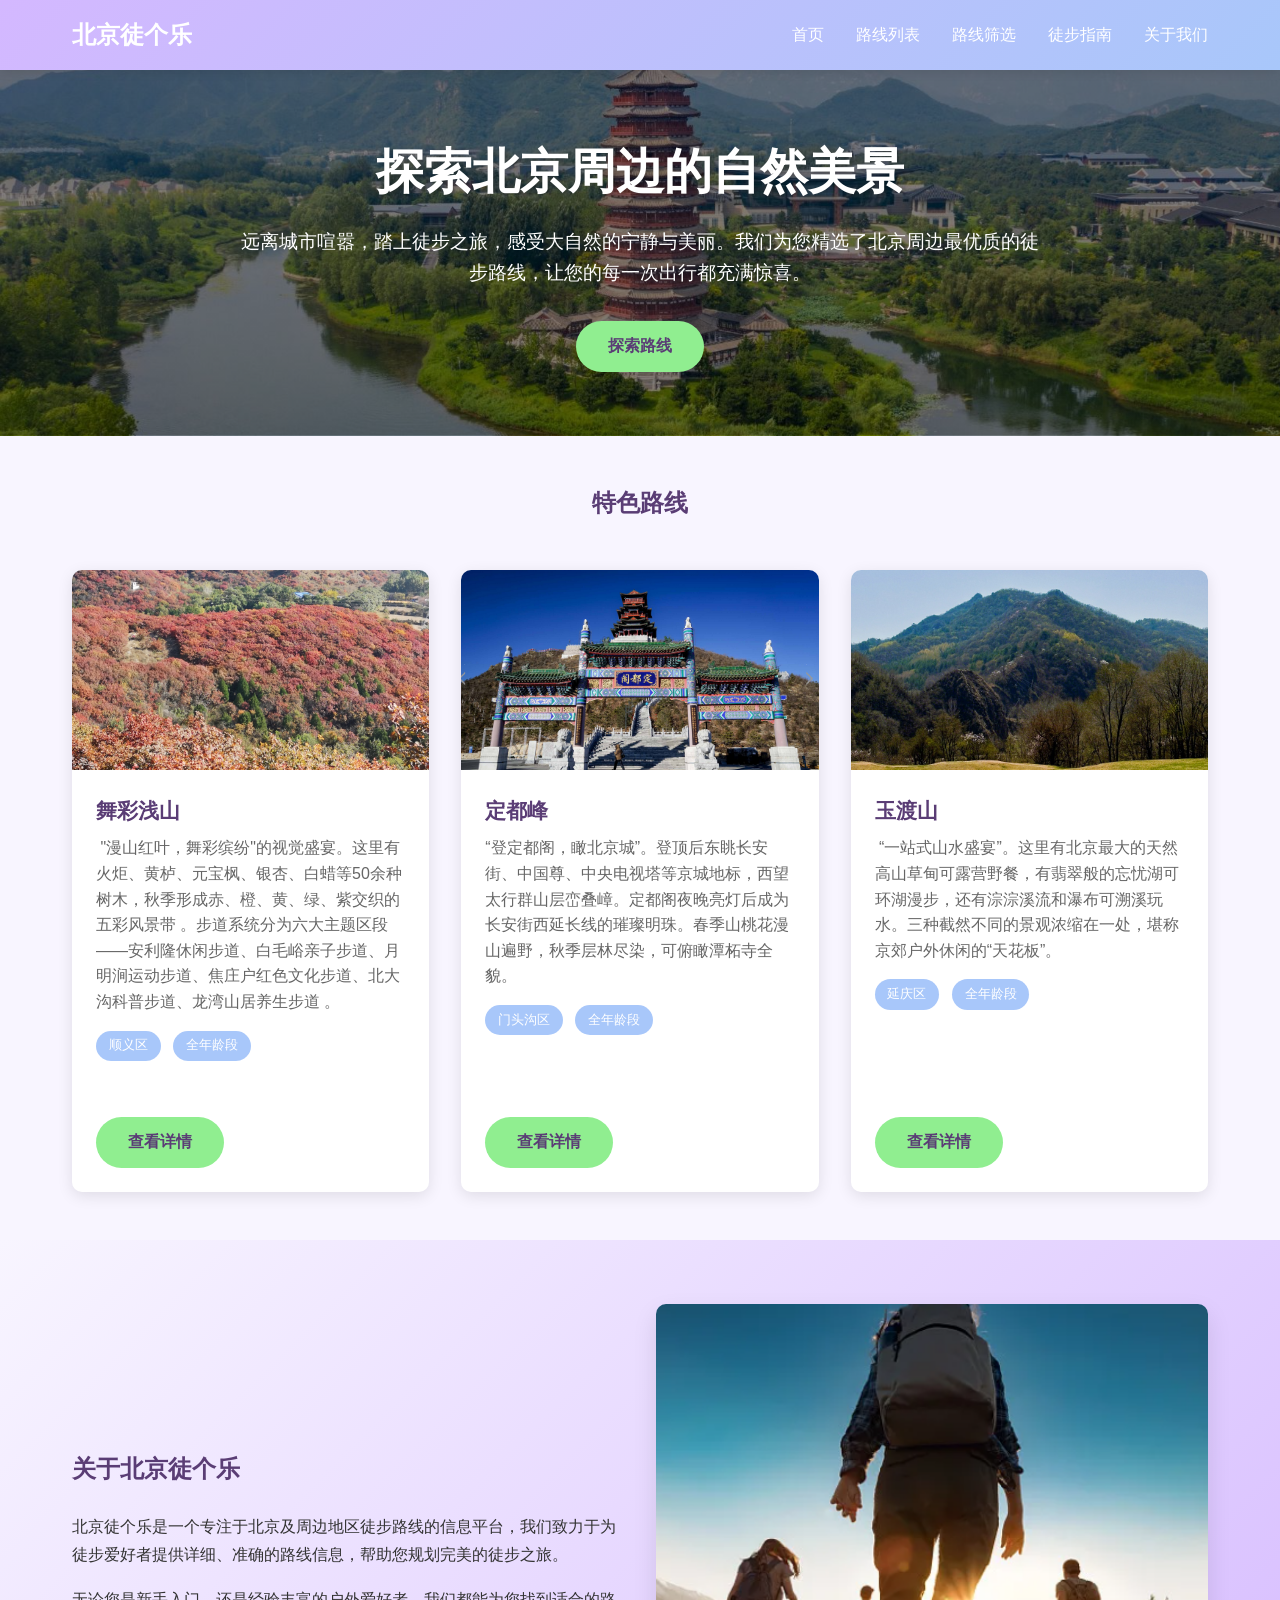
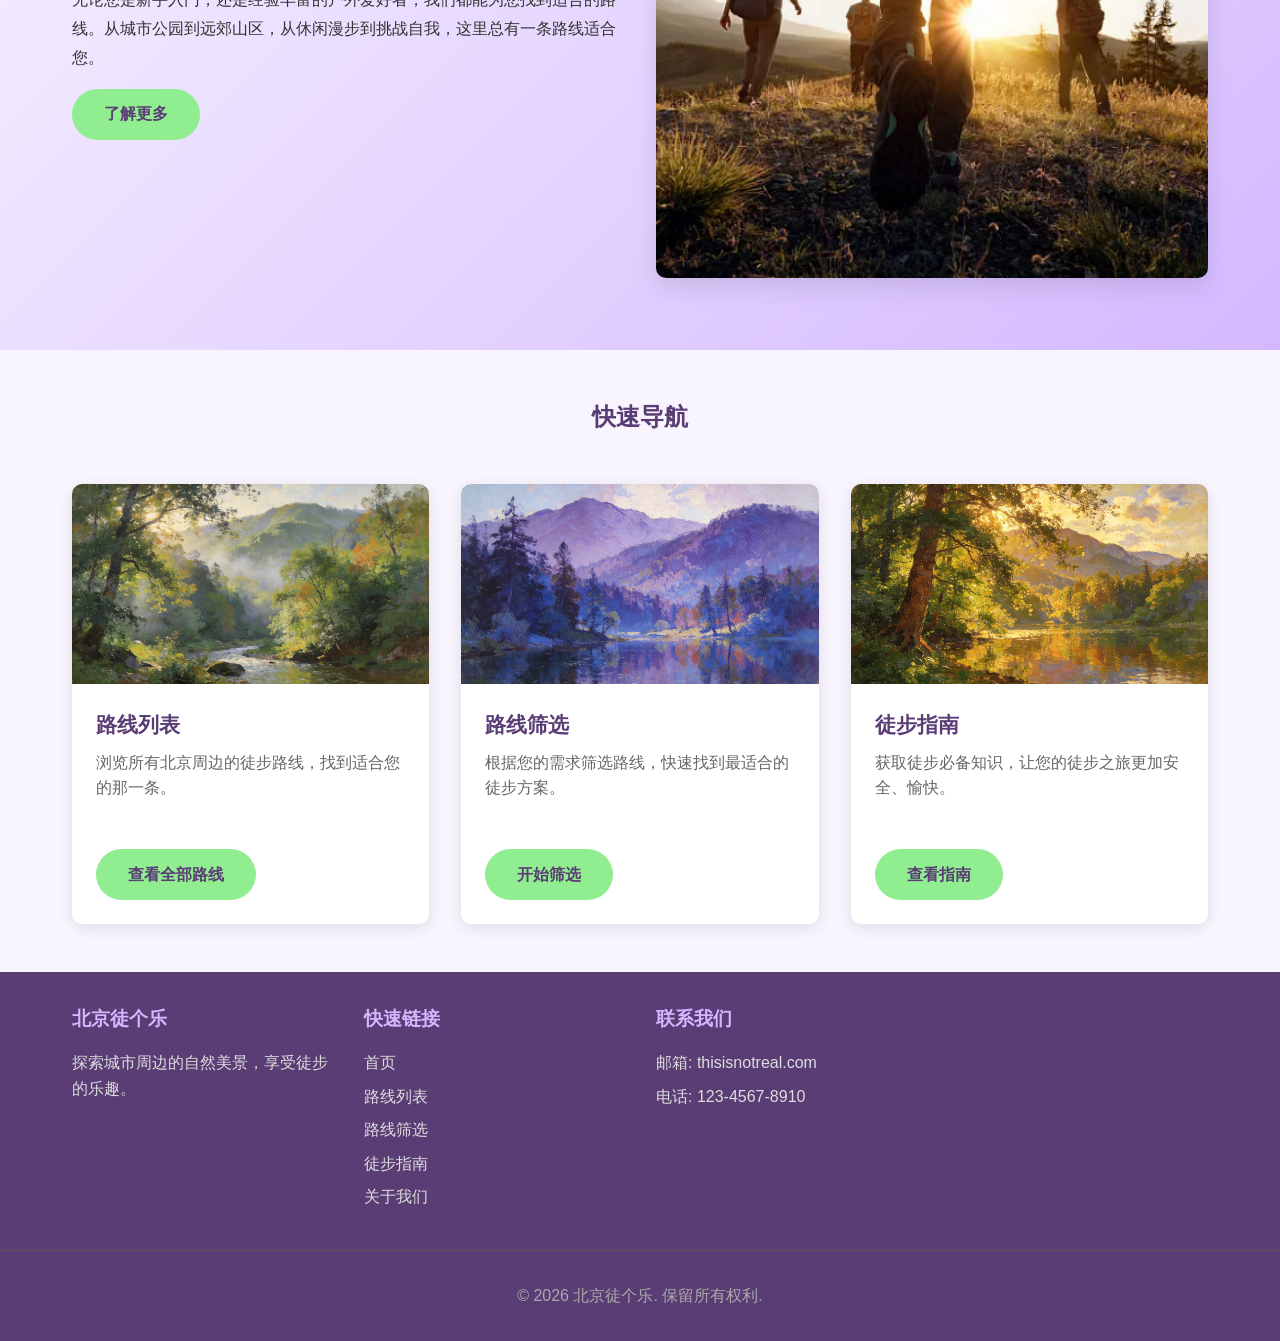
==== index.html @ 33d61e25 "首次上传网站文件" ====
<!DOCTYPE html>
<html lang="zh-CN">
<head>
    <meta charset="UTF-8">
    <meta name="viewport" content="width=device-width, initial-scale=1.0">
    <title>北京徒个乐 - 探索城市周边的自然美景</title>
    <link rel="stylesheet" href="css/main.css">
    <link rel="icon" href="https://trae-api-cn.mchost.guru/api/ide/v1/text_to_image?prompt=hiking%20icon%20purple%20color&image_size=square">
</head>
<body>
    <!-- 导航栏 -->
    <header>
        <nav>
            <a href="index.html" class="logo">北京徒个乐</a>
            <ul class="nav-links">
                <li><a href="index.html">首页</a></li>
                <li><a href="routes.html">路线列表</a></li>
                <li><a href="filter.html">路线筛选</a></li>
                <li><a href="guide.html">徒步指南</a></li>
                <li><a href="about.html">关于我们</a></li>
            </ul>
        </nav>
    </header>

    <!-- 英雄区域 -->
    <section class="hero" style="background: linear-gradient(rgba(0,0,0,0.5), rgba(0,0,0,0.5)), url('pic.png'); background-size: cover; background-position: center;">
        <h1>探索北京周边的自然美景</h1>
        <p>远离城市喧嚣，踏上徒步之旅，感受大自然的宁静与美丽。我们为您精选了北京周边最优质的徒步路线，让您的每一次出行都充满惊喜。</p>
        <a href="routes.html" class="btn">探索路线</a>
    </section>

    <!-- 特色路线 -->
    <section class="container">
        <h2 style="text-align: center; margin: 3rem 0; color: var(--dark-color);">特色路线</h2>
        <div class="grid" id="featured-routes">
            <!-- 路线卡片将通过JavaScript动态生成 -->
            <div class="loading">
                <div class="loading-spinner"></div>
            </div>
        </div>
    </section>

    <!-- 网站介绍 -->
    <section style="background: linear-gradient(135deg, var(--light-color), var(--primary-color)); padding: 4rem 0; margin: 3rem 0;">
        <div class="container">
            <div style="display: flex; flex-wrap: wrap; align-items: center; gap: 2rem;">
                <div style="flex: 1; min-width: 300px;">
                    <h2 style="color: var(--dark-color); margin-bottom: 1.5rem;">关于北京徒个乐</h2>
                    <p style="margin-bottom: 1rem; line-height: 1.8;">北京徒个乐是一个专注于北京及周边地区徒步路线的信息平台，我们致力于为徒步爱好者提供详细、准确的路线信息，帮助您规划完美的徒步之旅。</p>
                    <p style="margin-bottom: 1rem; line-height: 1.8;">无论您是新手入门，还是经验丰富的户外爱好者，我们都能为您找到适合的路线。从城市公园到远郊山区，从休闲漫步到挑战自我，这里总有一条路线适合您。</p>
                    <a href="about.html" class="btn">了解更多</a>
                </div>
                <div style="flex: 1; min-width: 300px;">
                    <img src="pic2.png" alt="北京徒步" style="width: 100%; border-radius: 10px; box-shadow: 0 10px 25px rgba(0,0,0,0.1);">
                </div>
            </div>
        </div>
    </section>

    <!-- 快速链接 -->
    <section class="container">
        <h2 style="text-align: center; margin: 3rem 0; color: var(--dark-color);">快速导航</h2>
        <div class="grid">
            <div class="card fade-in">
                <div class="card-img" style="background-image: url('pic3.jpg');"></div>
                <div class="card-content">
                    <h3 class="card-title">路线列表</h3>
                    <p class="card-text">浏览所有北京周边的徒步路线，找到适合您的那一条。</p>
                    <a href="routes.html" class="btn">查看全部路线</a>
                </div>
            </div>
            <div class="card fade-in">
                <div class="card-img" style="background-image: url('pic4.jpg');"></div>
                <div class="card-content">
                    <h3 class="card-title">路线筛选</h3>
                    <p class="card-text">根据您的需求筛选路线，快速找到最适合的徒步方案。</p>
                    <a href="filter.html" class="btn">开始筛选</a>
                </div>
            </div>
            <div class="card fade-in">
                <div class="card-img" style="background-image: url('pic5.jpg');"></div>
                <div class="card-content">
                    <h3 class="card-title">徒步指南</h3>
                    <p class="card-text">获取徒步必备知识，让您的徒步之旅更加安全、愉快。</p>
                    <a href="guide.html" class="btn">查看指南</a>
                </div>
            </div>
        </div>
    </section>

    <!-- 页脚 -->
    <footer>
        <div class="footer-content">
            <div class="footer-section">
                <h3>北京徒个乐</h3>
                <p>探索城市周边的自然美景，享受徒步的乐趣。</p>
            </div>
            <div class="footer-section">
                <h3>快速链接</h3>
                <a href="index.html">首页</a>
                <a href="routes.html">路线列表</a>
                <a href="filter.html">路线筛选</a>
                <a href="guide.html">徒步指南</a>
                <a href="about.html">关于我们</a>
            </div>
            <div class="footer-section">
                <h3>联系我们</h3>
                <p>邮箱: thisisnotreal.com</p>
                <p>电话: 123-4567-8910</p>
            </div>
        </div>
        <div class="footer-bottom">
            <p>&copy; 2026 北京徒个乐. 保留所有权利.</p>
        </div>
    </footer>

    <!-- 滚动到顶部按钮 -->
    <button id="scroll-to-top" style="position: fixed; bottom: 2rem; right: 2rem; background: var(--primary-color); color: white; border: none; border-radius: 50%; width: 50px; height: 50px; display: none; cursor: pointer; box-shadow: 0 4px 10px rgba(0,0,0,0.2); transition: all 0.3s ease;" onclick="scrollToTop()">↑</button>

    <!-- JavaScript -->
    <script src="js/main.js"></script>
</body>
</html>
---- css/main.css ----
/* 全局样式 */
* {
    margin: 0;
    padding: 0;
    box-sizing: border-box;
}

body {
    font-family: 'Segoe UI', Tahoma, Geneva, Verdana, sans-serif;
    line-height: 1.6;
    color: #333;
    background-color: #f8f5ff;
}

/* 主题颜色 */
:root {
    --primary-color: #d4b8ff;
    --secondary-color: #a8c7fa;
    --accent-color: #90ee90;
    --text-color: #333;
    --light-color: #f8f5ff;
    --dark-color: #5a3d75;
}

/* 导航栏 */
header {
    background: linear-gradient(135deg, var(--primary-color), var(--secondary-color));
    padding: 1rem 0;
    position: sticky;
    top: 0;
    z-index: 1000;
    box-shadow: 0 2px 10px rgba(0,0,0,0.1);
}

nav {
    max-width: 1200px;
    margin: 0 auto;
    padding: 0 2rem;
    display: flex;
    justify-content: space-between;
    align-items: center;
}

.logo {
    font-size: 1.5rem;
    font-weight: bold;
    color: white;
    text-decoration: none;
}

.nav-links {
    display: flex;
    list-style: none;
}

.nav-links li {
    margin-left: 2rem;
}

.nav-links a {
    color: white;
    text-decoration: none;
    transition: all 0.3s ease;
    font-weight: 500;
}

.nav-links a:hover {
    color: var(--accent-color);
}

/* 英雄区域 */
.hero {
    background: linear-gradient(135deg, var(--primary-color), var(--secondary-color));
    color: white;
    padding: 4rem 0;
    text-align: center;
}

.hero h1 {
    font-size: 3rem;
    margin-bottom: 1rem;
    text-shadow: 2px 2px 4px rgba(0,0,0,0.2);
}

.hero p {
    font-size: 1.2rem;
    max-width: 800px;
    margin: 0 auto 2rem;
}

/* 按钮样式 */
.btn {
    display: inline-block;
    background: var(--accent-color);
    color: var(--dark-color);
    padding: 0.8rem 2rem;
    border-radius: 50px;
    text-decoration: none;
    font-weight: bold;
    transition: all 0.3s ease;
    border: none;
    cursor: pointer;
}

.btn:hover {
    background: #7dd87d;
    transform: translateY(-2px);
    box-shadow: 0 4px 15px rgba(0,0,0,0.2);
}

/* 容器 */
.container {
    max-width: 1200px;
    margin: 0 auto;
    padding: 0 2rem;
}

/* 网格布局 */
.grid {
    display: grid;
    grid-template-columns: repeat(auto-fill, minmax(300px, 1fr));
    gap: 2rem;
    margin: 2rem 0;
}

/* 卡片样式 */
.card {
    background: white;
    border-radius: 10px;
    overflow: hidden;
    box-shadow: 0 4px 15px rgba(0,0,0,0.1);
    transition: all 0.3s ease;
    margin-bottom: 2rem;
    display: flex;
    flex-direction: column;
    height: 100%;
}

.card-content {
    flex: 1;
    display: flex;
    flex-direction: column;
}

.card-content .btn {
    margin-top: auto;
    align-self: flex-start;
}

.card:hover {
    transform: translateY(-5px);
    box-shadow: 0 10px 25px rgba(0,0,0,0.15);
}

.card-img {
    height: 200px;
    background-size: cover;
    background-position: center;
}

.card-content {
    padding: 1.5rem;
}

.card-title {
    font-size: 1.3rem;
    margin-bottom: 0.5rem;
    color: var(--dark-color);
}

.card-text {
    color: #666;
    margin-bottom: 1rem;
}

/* 路线列表 */
.route-list {
    list-style: none;
}

.route-item {
    background: white;
    border-radius: 10px;
    padding: 1.5rem;
    margin-bottom: 1rem;
    box-shadow: 0 2px 10px rgba(0,0,0,0.1);
    transition: all 0.3s ease;
}

.route-item:hover {
    transform: translateX(5px);
    box-shadow: 0 4px 15px rgba(0,0,0,0.15);
}

.route-item h3 {
    color: var(--dark-color);
    margin-bottom: 0.5rem;
}

.route-item p {
    color: #666;
    margin-bottom: 0.5rem;
}

.route-item .meta {
    display: flex;
    flex-wrap: wrap;
    gap: 1rem;
    margin-top: 1rem;
}

.route-item .meta span {
    background: var(--light-color);
    padding: 0.3rem 0.8rem;
    border-radius: 20px;
    font-size: 0.9rem;
    color: var(--dark-color);
}

/* 路线详情 */
.route-detail {
    background: white;
    border-radius: 10px;
    padding: 2rem;
    box-shadow: 0 4px 15px rgba(0,0,0,0.1);
}

.route-detail h2 {
    color: var(--dark-color);
    margin-bottom: 1.5rem;
    font-size: 2rem;
}

.route-detail-meta {
    display: grid;
    grid-template-columns: repeat(auto-fill, minmax(200px, 1fr));
    gap: 1rem;
    margin-bottom: 2rem;
}

.route-detail-meta div {
    background: var(--light-color);
    padding: 1rem;
    border-radius: 5px;
}

.route-detail-section {
    margin-bottom: 2rem;
}

.route-detail-section h3 {
    color: var(--dark-color);
    margin-bottom: 1rem;
    font-size: 1.3rem;
}

.route-detail-section p {
    color: #666;
    line-height: 1.8;
}

/* 筛选表单 */
.filter-form {
    background: white;
    padding: 2rem;
    border-radius: 10px;
    box-shadow: 0 2px 10px rgba(0,0,0,0.1);
    margin-bottom: 2rem;
    display: grid;
    grid-template-columns: repeat(auto-fill, minmax(250px, 1fr));
    gap: 1.5rem;
}

.filter-form .form-group {
    margin-bottom: 1rem;
}

.filter-form label {
    display: block;
    margin-bottom: 0.5rem;
    color: var(--dark-color);
    font-weight: 500;
}

.filter-form select,
.filter-form input {
    width: 100%;
    padding: 0.8rem;
    border: 1px solid #ddd;
    border-radius: 5px;
    font-size: 1rem;
}

.filter-form select:focus,
.filter-form input:focus {
    outline: none;
    border-color: var(--primary-color);
    box-shadow: 0 0 0 3px rgba(212, 184, 255, 0.2);
}

/* 指南页面 */
.guide-container {
    background: white;
    border-radius: 10px;
    overflow: hidden;
    box-shadow: 0 4px 15px rgba(0,0,0,0.1);
    padding: 2rem;
}

.guide-section {
    margin-bottom: 3rem;
}

.guide-section h2 {
    font-size: 1.8rem;
    margin-bottom: 1.5rem;
    color: var(--dark-color);
    border-bottom: 2px solid var(--primary-color);
    padding-bottom: 0.5rem;
}

.guide-section h3 {
    font-size: 1.3rem;
    margin-bottom: 1rem;
    color: var(--dark-color);
}

.guide-section p {
    color: #666;
    margin-bottom: 1rem;
}

.guide-list {
    list-style: none;
    margin-bottom: 1.5rem;
}

.guide-list li {
    margin-bottom: 0.8rem;
    padding-left: 2rem;
    position: relative;
}

.guide-list li:before {
    content: '✓';
    position: absolute;
    left: 0;
    color: var(--accent-color);
    font-weight: bold;
}

/* 关于页面 */
.about-container {
    background: white;
    border-radius: 10px;
    overflow: hidden;
    box-shadow: 0 4px 15px rgba(0,0,0,0.1);
    padding: 2rem;
}

.about-section {
    margin-bottom: 2rem;
}

.about-section h2 {
    font-size: 1.8rem;
    margin-bottom: 1.5rem;
    color: var(--dark-color);
    border-bottom: 2px solid var(--primary-color);
    padding-bottom: 0.5rem;
}

.about-section p {
    color: #666;
    margin-bottom: 1rem;
}

/* 页脚 */
footer {
    background: var(--dark-color);
    color: white;
    padding: 2rem 0;
    margin-top: 3rem;
}

.footer-content {
    max-width: 1200px;
    margin: 0 auto;
    padding: 0 2rem;
    display: grid;
    grid-template-columns: repeat(auto-fill, minmax(250px, 1fr));
    gap: 2rem;
}

.footer-section h3 {
    margin-bottom: 1rem;
    color: var(--primary-color);
}

.footer-section p,
.footer-section a {
    color: #ddd;
    text-decoration: none;
    margin-bottom: 0.5rem;
    display: block;
}

.footer-section a:hover {
    color: var(--accent-color);
}

.footer-bottom {
    text-align: center;
    padding-top: 2rem;
    margin-top: 2rem;
    border-top: 1px solid #555;
    color: #aaa;
}

/* 响应式设计 */
@media (max-width: 768px) {
    nav {
        flex-direction: column;
        padding: 1rem;
    }
    
    .nav-links {
        margin-top: 1rem;
        flex-wrap: wrap;
        justify-content: center;
    }
    
    .nav-links li {
        margin: 0.5rem;
    }
    
    .hero h1 {
        font-size: 2rem;
    }
    
    .hero p {
        font-size: 1rem;
    }
    
    .container {
        padding: 0 1rem;
    }
    
    .grid {
        grid-template-columns: 1fr;
    }
    
    .filter-form {
        grid-template-columns: 1fr;
    }
    
    .footer-content {
        grid-template-columns: 1fr;
        text-align: center;
    }
}

/* 动画效果 */
@keyframes fadeIn {
    from {
        opacity: 0;
        transform: translateY(20px);
    }
    to {
        opacity: 1;
        transform: translateY(0);
    }
}

.fade-in {
    animation: fadeIn 0.6s ease forwards;
}

/* 加载动画 */
.loading {
    display: flex;
    justify-content: center;
    align-items: center;
    height: 200px;
}

.loading-spinner {
    width: 40px;
    height: 40px;
    border: 4px solid var(--primary-color);
    border-top: 4px solid var(--dark-color);
    border-radius: 50%;
    animation: spin 1s linear infinite;
}

@keyframes spin {
    0% { transform: rotate(0deg); }
    100% { transform: rotate(360deg); }
}

/* 标签样式 */
.tag {
    display: inline-block;
    background: var(--secondary-color);
    color: white;
    padding: 0.3rem 0.8rem;
    border-radius: 20px;
    font-size: 0.8rem;
    margin-right: 0.5rem;
    margin-bottom: 0.5rem;
}

/* 搜索框 */
.search-container {
    margin-bottom: 2rem;
}

.search-input {
    width: 100%;
    padding: 1rem;
    border: 1px solid #ddd;
    border-radius: 50px;
    font-size: 1rem;
    box-shadow: 0 2px 10px rgba(0,0,0,0.1);
}

.search-input:focus {
    outline: none;
    border-color: var(--primary-color);
    box-shadow: 0 0 0 3px rgba(212, 184, 255, 0.2);
}

/* 分页 */
.pagination {
    display: flex;
    justify-content: center;
    margin-top: 2rem;
}

.pagination a {
    color: var(--dark-color);
    padding: 0.8rem 1.2rem;
    margin: 0 0.5rem;
    border: 1px solid #ddd;
    border-radius: 5px;
    text-decoration: none;
    transition: all 0.3s ease;
}

.pagination a:hover {
    background: var(--primary-color);
    color: white;
    border-color: var(--primary-color);
}

.pagination .active {
    background: var(--primary-color);
    color: white;
    border-color: var(--primary-color);
}

/* 表格样式 */
table {
    width: 100%;
    border-collapse: collapse;
    margin-bottom: 2rem;
}

table th,
table td {
    padding: 1rem;
    text-align: left;
    border-bottom: 1px solid #eee;
}

table th {
    background: var(--primary-color);
    color: white;
    font-weight: 500;
}

table tr:hover {
    background: #f5f5f5;
}

/* 警报样式 */
.alert {
    padding: 1rem;
    border-radius: 5px;
    margin-bottom: 1rem;
}

.alert-success {
    background: var(--accent-color);
    color: #2d5016;
}

.alert-info {
    background: var(--secondary-color);
    color: #1a365d;
}

.alert-warning {
    background: #f6e05e;
    color: #744210;
}

.alert-danger {
    background: #fc8181;
    color: #742a2a;
}

/* 鼠标拖尾特效 */
.cursor-particle {
    position: fixed;
    width: 6px;
    height: 6px;
    border-radius: 50%;
    pointer-events: none;
    z-index: 9999;
    animation: fadeOut 1s ease-out forwards;
}

@keyframes fadeOut {
    0% {
        opacity: 1;
        transform: scale(1);
    }
    100% {
        opacity: 0;
        transform: scale(0.3);
    }
}

/* 不同颜色的光点 */
.cursor-particle.purple {
    background: radial-gradient(circle, #d4b8ff 0%, #9b7fd4 100%);
    box-shadow: 0 0 6px #d4b8ff, 0 0 12px #9b7fd4;
}

.cursor-particle.blue {
    background: radial-gradient(circle, #a8c7fa 0%, #6a9fd4 100%);
    box-shadow: 0 0 6px #a8c7fa, 0 0 12px #6a9fd4;
}

.cursor-particle.cyan {
    background: radial-gradient(circle, #7dd3fc 0%, #38bdf8 100%);
    box-shadow: 0 0 6px #7dd3fc, 0 0 12px #38bdf8;
}

.cursor-particle.lavender {
    background: radial-gradient(circle, #c4b5fd 0%, #8b5cf6 100%);
    box-shadow: 0 0 6px #c4b5fd, 0 0 12px #8b5cf6;
}

.cursor-particle.indigo {
    background: radial-gradient(circle, #818cf8 0%, #6366f1 100%);
    box-shadow: 0 0 6px #818cf8, 0 0 12px #6366f1;
}
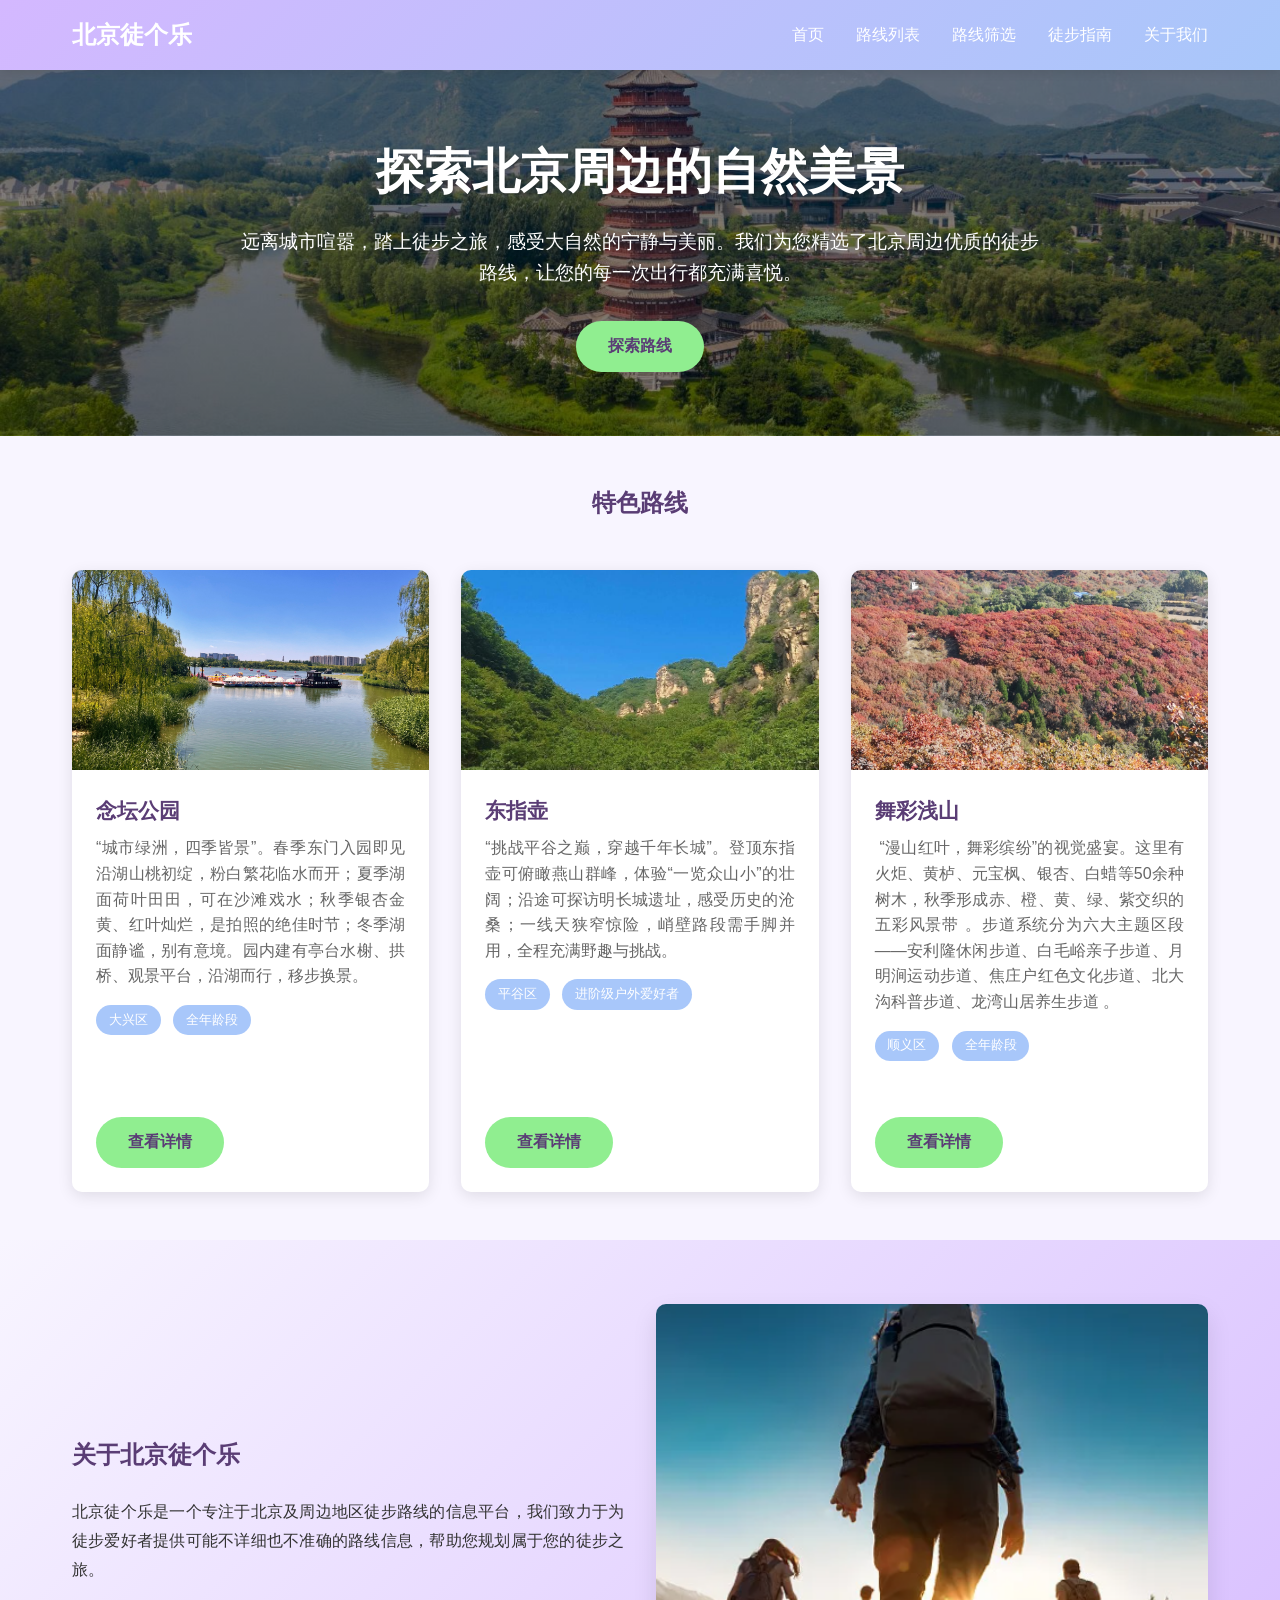
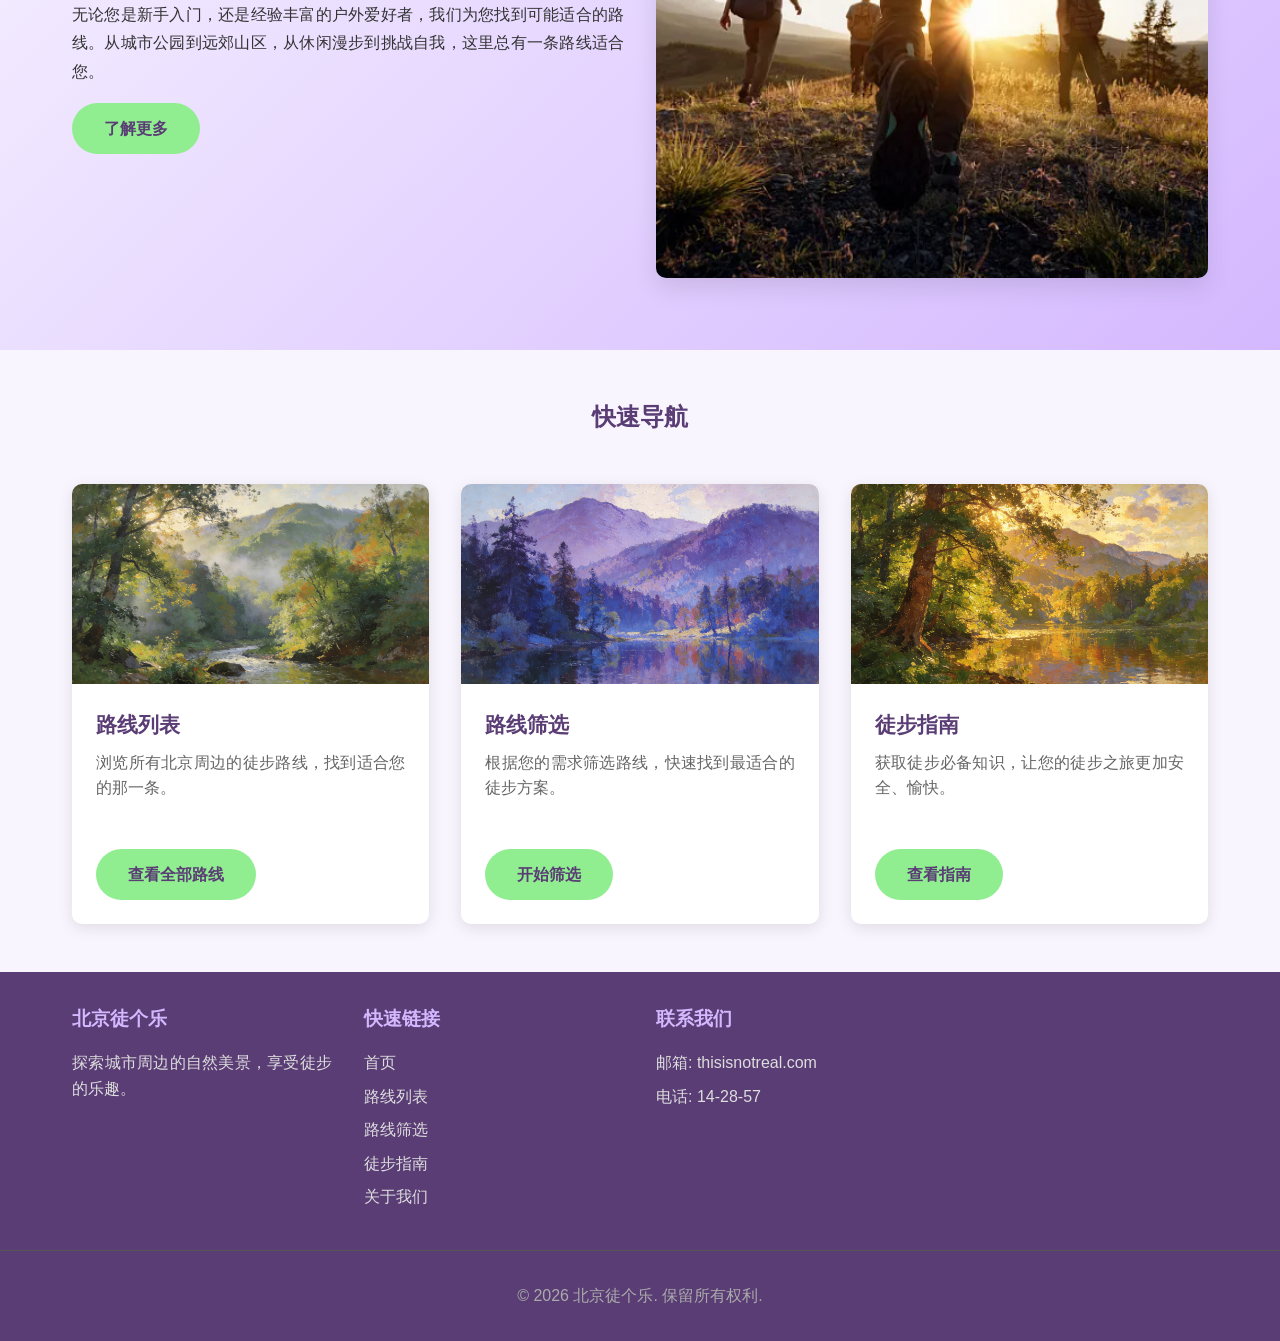
==== commit 8ea742a0: "更新了第一次修改-部分内容调整及两端对齐" ====
--- a/index.html
+++ b/index.html
@@ -25,7 +25,7 @@
     <!-- 英雄区域 -->
     <section class="hero" style="background: linear-gradient(rgba(0,0,0,0.5), rgba(0,0,0,0.5)), url('pic.png'); background-size: cover; background-position: center;">
         <h1>探索北京周边的自然美景</h1>
-        <p>远离城市喧嚣，踏上徒步之旅，感受大自然的宁静与美丽。我们为您精选了北京周边最优质的徒步路线，让您的每一次出行都充满惊喜。</p>
+        <p>远离城市喧嚣，踏上徒步之旅，感受大自然的宁静与美丽。我们为您精选了北京周边优质的徒步路线，让您的每一次出行都充满喜悦。</p>
         <a href="routes.html" class="btn">探索路线</a>
     </section>
 
@@ -46,8 +46,8 @@
             <div style="display: flex; flex-wrap: wrap; align-items: center; gap: 2rem;">
                 <div style="flex: 1; min-width: 300px;">
                     <h2 style="color: var(--dark-color); margin-bottom: 1.5rem;">关于北京徒个乐</h2>
-                    <p style="margin-bottom: 1rem; line-height: 1.8;">北京徒个乐是一个专注于北京及周边地区徒步路线的信息平台，我们致力于为徒步爱好者提供详细、准确的路线信息，帮助您规划完美的徒步之旅。</p>
-                    <p style="margin-bottom: 1rem; line-height: 1.8;">无论您是新手入门，还是经验丰富的户外爱好者，我们都能为您找到适合的路线。从城市公园到远郊山区，从休闲漫步到挑战自我，这里总有一条路线适合您。</p>
+                    <p style="margin-bottom: 1rem; line-height: 1.8;">北京徒个乐是一个专注于北京及周边地区徒步路线的信息平台，我们致力于为徒步爱好者提供可能不详细也不准确的路线信息，帮助您规划属于您的徒步之旅。</p>
+                    <p style="margin-bottom: 1rem; line-height: 1.8;">无论您是新手入门，还是经验丰富的户外爱好者，我们为您找到可能适合的路线。从城市公园到远郊山区，从休闲漫步到挑战自我，这里总有一条路线适合您。</p>
                     <a href="about.html" class="btn">了解更多</a>
                 </div>
                 <div style="flex: 1; min-width: 300px;">
@@ -106,7 +106,7 @@
             <div class="footer-section">
                 <h3>联系我们</h3>
                 <p>邮箱: thisisnotreal.com</p>
-                <p>电话: 123-4567-8910</p>
+                <p>电话: 14-28-57</p>
             </div>
         </div>
         <div class="footer-bottom">
--- a/css/main.css
+++ b/css/main.css
@@ -10,6 +10,7 @@
     line-height: 1.6;
     color: #333;
     background-color: #f8f5ff;
+    text-align: justify;
 }
 
 /* 主题颜色 */
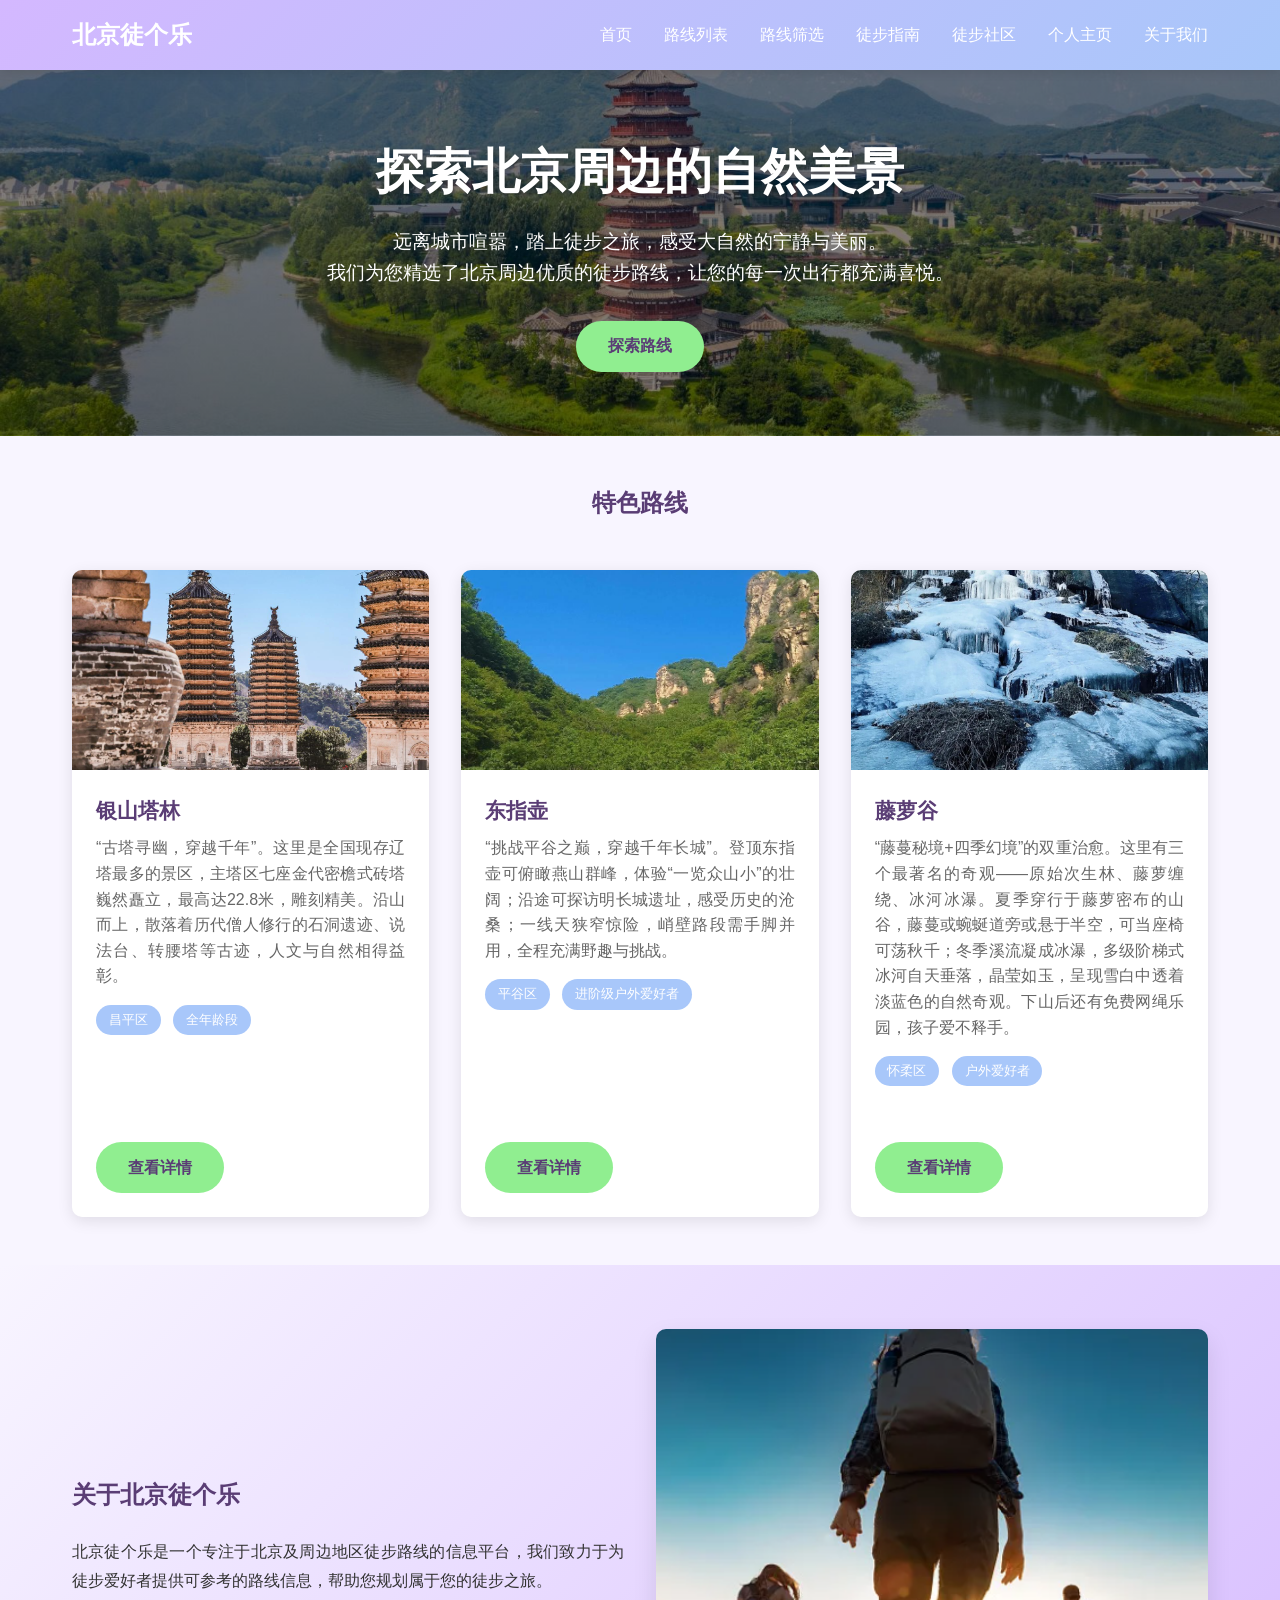
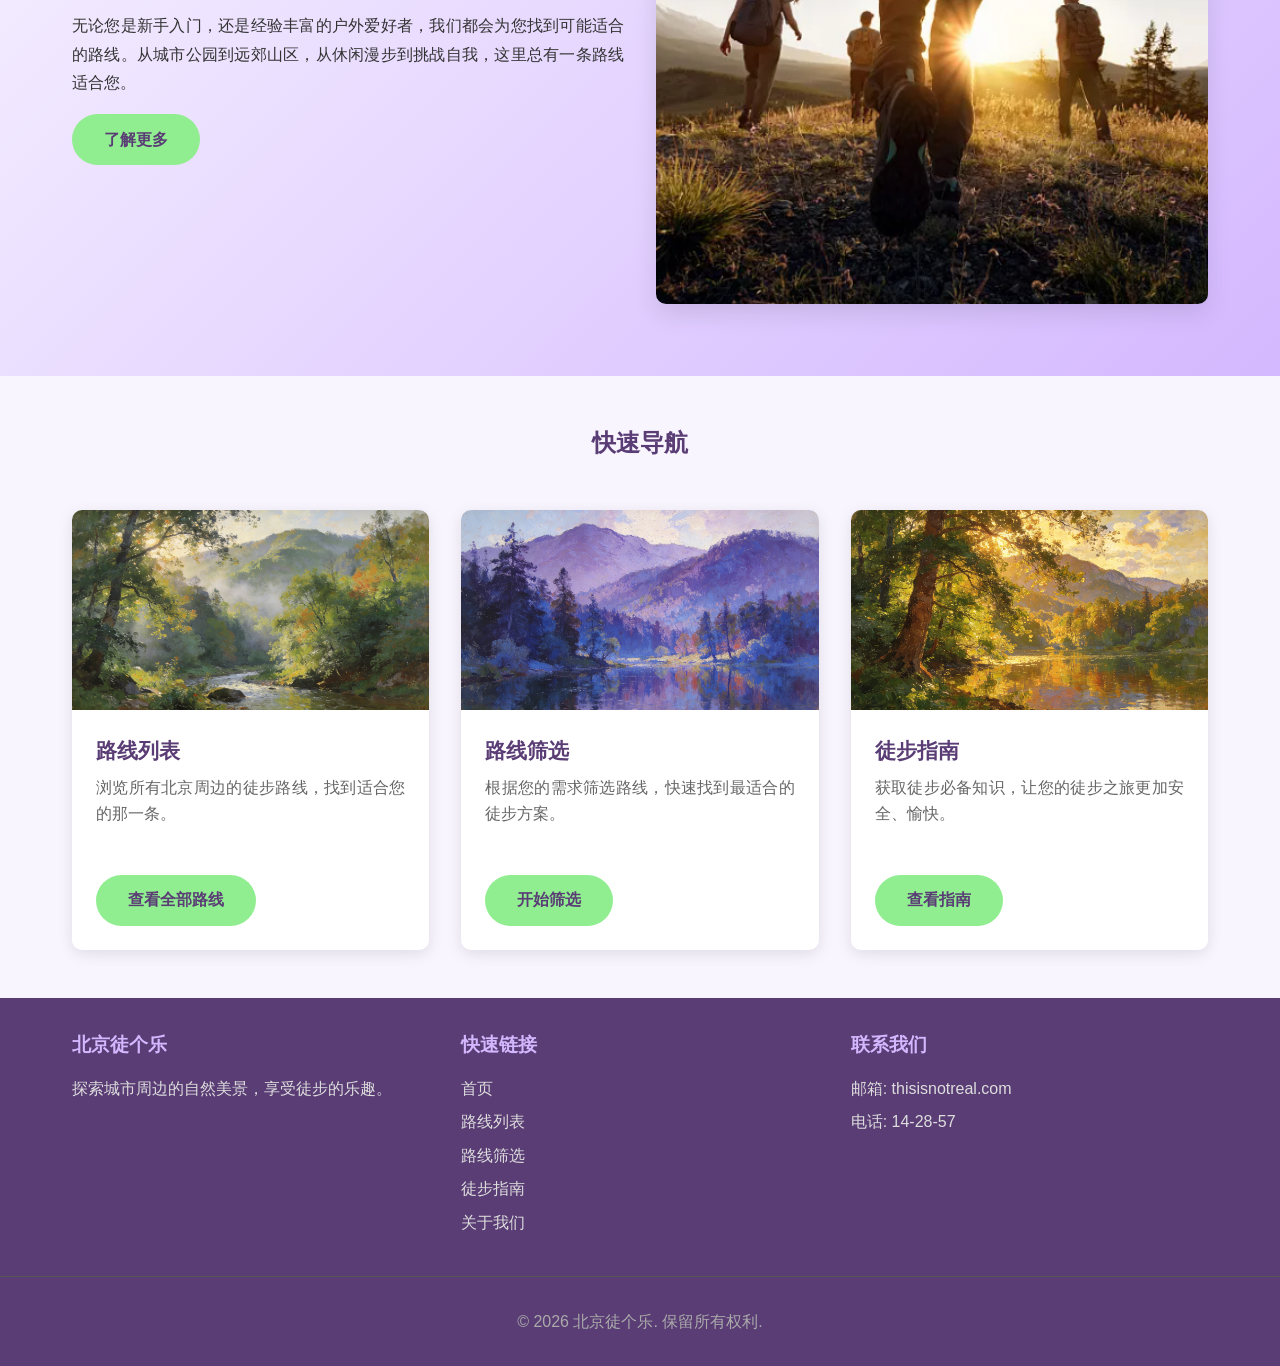
==== commit ef0a846a: "更新了社区等功能、并进行一些优化" ====
--- a/index.html
+++ b/index.html
@@ -17,6 +17,8 @@
                 <li><a href="routes.html">路线列表</a></li>
                 <li><a href="filter.html">路线筛选</a></li>
                 <li><a href="guide.html">徒步指南</a></li>
+                <li><a href="community.html">徒步社区</a></li>
+                <li><a href="profile.html">个人主页</a></li>
                 <li><a href="about.html">关于我们</a></li>
             </ul>
         </nav>
@@ -25,7 +27,7 @@
     <!-- 英雄区域 -->
     <section class="hero" style="background: linear-gradient(rgba(0,0,0,0.5), rgba(0,0,0,0.5)), url('pic.png'); background-size: cover; background-position: center;">
         <h1>探索北京周边的自然美景</h1>
-        <p>远离城市喧嚣，踏上徒步之旅，感受大自然的宁静与美丽。我们为您精选了北京周边优质的徒步路线，让您的每一次出行都充满喜悦。</p>
+        <p>远离城市喧嚣，踏上徒步之旅，感受大自然的宁静与美丽。<br>我们为您精选了北京周边优质的徒步路线，让您的每一次出行都充满喜悦。</p>
         <a href="routes.html" class="btn">探索路线</a>
     </section>
 
@@ -46,8 +48,8 @@
             <div style="display: flex; flex-wrap: wrap; align-items: center; gap: 2rem;">
                 <div style="flex: 1; min-width: 300px;">
                     <h2 style="color: var(--dark-color); margin-bottom: 1.5rem;">关于北京徒个乐</h2>
-                    <p style="margin-bottom: 1rem; line-height: 1.8;">北京徒个乐是一个专注于北京及周边地区徒步路线的信息平台，我们致力于为徒步爱好者提供可能不详细也不准确的路线信息，帮助您规划属于您的徒步之旅。</p>
-                    <p style="margin-bottom: 1rem; line-height: 1.8;">无论您是新手入门，还是经验丰富的户外爱好者，我们为您找到可能适合的路线。从城市公园到远郊山区，从休闲漫步到挑战自我，这里总有一条路线适合您。</p>
+                    <p style="margin-bottom: 1rem; line-height: 1.8;">北京徒个乐是一个专注于北京及周边地区徒步路线的信息平台，我们致力于为徒步爱好者提供可参考的路线信息，帮助您规划属于您的徒步之旅。</p>
+                    <p style="margin-bottom: 1rem; line-height: 1.8;">无论您是新手入门，还是经验丰富的户外爱好者，我们都会为您找到可能适合的路线。从城市公园到远郊山区，从休闲漫步到挑战自我，这里总有一条路线适合您。</p>
                     <a href="about.html" class="btn">了解更多</a>
                 </div>
                 <div style="flex: 1; min-width: 300px;">
--- a/css/main.css
+++ b/css/main.css
@@ -268,11 +268,34 @@
     box-shadow: 0 2px 10px rgba(0,0,0,0.1);
     margin-bottom: 2rem;
     display: grid;
-    grid-template-columns: repeat(auto-fill, minmax(250px, 1fr));
+    grid-template-columns: repeat(auto-fill, minmax(300px, 1fr));
     gap: 1.5rem;
 }
 
-.filter-form .form-group {
+/* 筛选按钮 */
+.filter-btn {
+    background: #8a9aff;
+    color: white;
+    padding: 0.8rem 2rem;
+    border-radius: 50px;
+    text-decoration: none;
+    font-weight: bold;
+    transition: all 0.3s ease;
+    border: none;
+    cursor: pointer;
+    grid-column: 1 / -1;
+    justify-self: center;
+    margin-top: 1rem;
+}
+
+.filter-btn:hover {
+    background: #7a8aff;
+    transform: translateY(-2px);
+    box-shadow: 0 4px 15px rgba(0,0,0,0.2);
+}
+
+.filter-form .form-group,
+.filter-form .filter-group {
     margin-bottom: 1rem;
 }
 
@@ -389,7 +412,7 @@
     margin: 0 auto;
     padding: 0 2rem;
     display: grid;
-    grid-template-columns: repeat(auto-fill, minmax(250px, 1fr));
+    grid-template-columns: repeat(3, 1fr);
     gap: 2rem;
 }
 
@@ -657,4 +680,604 @@
 .cursor-particle.indigo {
     background: radial-gradient(circle, #818cf8 0%, #6366f1 100%);
     box-shadow: 0 0 6px #818cf8, 0 0 12px #6366f1;
+}
+
+/* 社区页面样式 */
+.community-layout {
+    display: grid;
+    grid-template-columns: 1fr 2fr;
+    gap: 2rem;
+    margin-top: 2rem;
+}
+
+.create-post-section {
+    background: white;
+    padding: 2rem;
+    border-radius: 10px;
+    box-shadow: 0 2px 10px rgba(0,0,0,0.1);
+    position: sticky;
+    top: 2rem;
+    height: fit-content;
+}
+
+.post-form .form-group {
+    margin-bottom: 1.5rem;
+}
+
+.post-form label {
+    display: block;
+    margin-bottom: 0.5rem;
+    color: var(--dark-color);
+    font-weight: 500;
+}
+
+.post-form input,
+.post-form textarea {
+    width: 100%;
+    padding: 0.8rem;
+    border: 1px solid #ddd;
+    border-radius: 5px;
+    font-size: 1rem;
+    font-family: inherit;
+}
+
+.post-form input:focus,
+.post-form textarea:focus {
+    outline: none;
+    border-color: var(--primary-color);
+    box-shadow: 0 0 0 3px rgba(212, 184, 255, 0.2);
+}
+
+.posts-section {
+    background: white;
+    padding: 2rem;
+    border-radius: 10px;
+    box-shadow: 0 2px 10px rgba(0,0,0,0.1);
+}
+
+.posts-header {
+    display: flex;
+    justify-content: space-between;
+    align-items: center;
+    margin-bottom: 2rem;
+    padding-bottom: 1rem;
+    border-bottom: 2px solid var(--primary-color);
+}
+
+.sort-buttons {
+    display: flex;
+    gap: 0.5rem;
+}
+
+.sort-btn {
+    padding: 0.5rem 1rem;
+    border: 1px solid var(--primary-color);
+    background: white;
+    color: var(--primary-color);
+    border-radius: 5px;
+    cursor: pointer;
+    transition: all 0.3s ease;
+}
+
+.sort-btn:hover {
+    background: var(--primary-color);
+    color: white;
+}
+
+.sort-btn.active {
+    background: var(--primary-color);
+    color: white;
+}
+
+.posts-list {
+    display: flex;
+    flex-direction: column;
+    gap: 1.5rem;
+}
+
+.post-card {
+    background: var(--light-color);
+    border-radius: 10px;
+    padding: 1.5rem;
+    transition: all 0.3s ease;
+}
+
+.post-card:hover {
+    box-shadow: 0 4px 15px rgba(0,0,0,0.1);
+    transform: translateY(-2px);
+}
+
+.post-header {
+    display: flex;
+    justify-content: space-between;
+    align-items: flex-start;
+    margin-bottom: 1rem;
+}
+
+.post-author {
+    display: flex;
+    align-items: center;
+    gap: 0.8rem;
+}
+
+.post-avatar {
+    width: 40px;
+    height: 40px;
+    border-radius: 50%;
+    background: var(--primary-color);
+    display: flex;
+    align-items: center;
+    justify-content: center;
+    color: white;
+    font-weight: bold;
+    font-size: 1.2rem;
+}
+
+.post-author-info h4 {
+    margin: 0;
+    color: var(--dark-color);
+    font-size: 1rem;
+}
+
+.post-author-info span {
+    color: #666;
+    font-size: 0.85rem;
+}
+
+.post-title {
+    font-size: 1.3rem;
+    color: var(--dark-color);
+    margin-bottom: 0.8rem;
+    font-weight: 600;
+}
+
+.post-content {
+    color: #333;
+    line-height: 1.6;
+    margin-bottom: 1rem;
+}
+
+.post-image {
+    width: 100%;
+    max-height: 400px;
+    object-fit: cover;
+    border-radius: 8px;
+    margin-bottom: 1rem;
+}
+
+.post-actions {
+    display: flex;
+    gap: 1rem;
+    padding-top: 1rem;
+    border-top: 1px solid #ddd;
+}
+
+.post-action-btn {
+    display: flex;
+    align-items: center;
+    gap: 0.5rem;
+    padding: 0.5rem 1rem;
+    border: none;
+    background: white;
+    color: #666;
+    border-radius: 20px;
+    cursor: pointer;
+    transition: all 0.3s ease;
+    font-size: 0.9rem;
+}
+
+.post-action-btn:hover {
+    background: var(--primary-color);
+    color: white;
+}
+
+.post-action-btn.liked {
+    background: #ff6b6b;
+    color: white;
+}
+
+.post-comments {
+    margin-top: 1rem;
+    padding-top: 1rem;
+    border-top: 1px solid #ddd;
+}
+
+.comment {
+    background: white;
+    padding: 0.8rem 1rem;
+    border-radius: 8px;
+    margin-bottom: 0.8rem;
+}
+
+.comment-header {
+    display: flex;
+    justify-content: space-between;
+    align-items: center;
+    margin-bottom: 0.5rem;
+}
+
+.comment-author {
+    font-weight: 600;
+    color: var(--dark-color);
+}
+
+.comment-time {
+    font-size: 0.8rem;
+    color: #999;
+}
+
+.comment-content {
+    color: #333;
+    line-height: 1.5;
+}
+
+.comment-form {
+    display: flex;
+    gap: 0.5rem;
+    margin-top: 1rem;
+}
+
+.comment-form input {
+    flex: 1;
+    padding: 0.6rem;
+    border: 1px solid #ddd;
+    border-radius: 20px;
+    font-size: 0.9rem;
+}
+
+.comment-form input:focus {
+    outline: none;
+    border-color: var(--primary-color);
+}
+
+.comment-form button {
+    padding: 0.6rem 1.2rem;
+    background: var(--primary-color);
+    color: white;
+    border: none;
+    border-radius: 20px;
+    cursor: pointer;
+    transition: all 0.3s ease;
+}
+
+.comment-form button:hover {
+    background: #b894e6;
+}
+
+/* 响应式设计 */
+@media (max-width: 768px) {
+    .community-layout {
+        grid-template-columns: 1fr;
+    }
+    
+    .create-post-section {
+        position: static;
+    }
+    
+    .posts-header {
+        flex-direction: column;
+        gap: 1rem;
+        align-items: flex-start;
+    }
+}
+
+/* 注册页面样式 */
+.register-container {
+    max-width: 800px;
+    margin: 2rem auto;
+    background: white;
+    border-radius: 10px;
+    box-shadow: 0 2px 10px rgba(0,0,0,0.1);
+    overflow: hidden;
+}
+
+.register-form-container {
+    padding: 3rem;
+}
+
+.register-form .form-group {
+    margin-bottom: 1.5rem;
+}
+
+.register-form label {
+    display: block;
+    margin-bottom: 0.5rem;
+    color: var(--dark-color);
+    font-weight: 500;
+}
+
+.register-form input,
+.register-form select,
+.register-form textarea {
+    width: 100%;
+    padding: 0.8rem;
+    border: 1px solid #ddd;
+    border-radius: 5px;
+    font-size: 1rem;
+    font-family: inherit;
+}
+
+.register-form input:focus,
+.register-form select:focus,
+.register-form textarea:focus {
+    outline: none;
+    border-color: var(--primary-color);
+    box-shadow: 0 0 0 3px rgba(212, 184, 255, 0.2);
+}
+
+.gender-options {
+    display: flex;
+    gap: 2rem;
+    margin-top: 0.5rem;
+}
+
+.gender-options label {
+    display: flex;
+    align-items: center;
+    gap: 0.5rem;
+    font-weight: normal;
+    cursor: pointer;
+}
+
+.gender-options input[type="radio"] {
+    width: auto;
+}
+
+/* 个人主页样式 */
+.profile-container {
+    max-width: 1000px;
+    margin: 2rem auto;
+    background: white;
+    border-radius: 10px;
+    box-shadow: 0 2px 10px rgba(0,0,0,0.1);
+    overflow: hidden;
+}
+
+.profile-header {
+    background: linear-gradient(135deg, var(--primary-color), var(--secondary-color));
+    color: white;
+    padding: 3rem;
+    display: flex;
+    align-items: center;
+    gap: 2rem;
+}
+
+.profile-avatar {
+    flex-shrink: 0;
+}
+
+.avatar {
+    width: 120px;
+    height: 120px;
+    border-radius: 50%;
+    background: white;
+    color: var(--primary-color);
+    display: flex;
+    align-items: center;
+    justify-content: center;
+    font-size: 3rem;
+    font-weight: bold;
+    box-shadow: 0 4px 15px rgba(0,0,0,0.2);
+}
+
+.profile-info {
+    flex: 1;
+}
+
+.profile-info h2 {
+    margin: 0 0 0.5rem 0;
+    font-size: 2rem;
+}
+
+.user-title {
+    margin: 0 0 1rem 0;
+    font-size: 1.1rem;
+    opacity: 0.9;
+}
+
+.profile-actions {
+    display: flex;
+    gap: 1rem;
+}
+
+.profile-content {
+    padding: 3rem;
+}
+
+.profile-settings {
+    margin-bottom: 2rem;
+    padding: 1.5rem;
+    background: var(--light-color);
+    border-radius: 10px;
+}
+
+.profile-settings h3 {
+    margin-bottom: 1rem;
+    color: var(--dark-color);
+}
+
+.setting-item {
+    display: flex;
+    align-items: center;
+    gap: 1rem;
+}
+
+.setting-item label {
+    display: flex;
+    align-items: center;
+    gap: 0.5rem;
+    cursor: pointer;
+    font-weight: 500;
+}
+
+.setting-item input[type="checkbox"] {
+    width: auto;
+    transform: scale(1.2);
+}
+
+.personal-info {
+    margin-bottom: 2rem;
+    padding: 1.5rem;
+    background: var(--light-color);
+    border-radius: 10px;
+}
+
+.personal-info h3 {
+    margin-bottom: 1.5rem;
+    color: var(--dark-color);
+}
+
+.info-grid {
+    display: grid;
+    grid-template-columns: repeat(auto-fill, minmax(250px, 1fr));
+    gap: 1.5rem;
+}
+
+.info-item {
+    display: flex;
+    flex-direction: column;
+    gap: 0.3rem;
+}
+
+.info-item strong {
+    color: var(--dark-color);
+    font-size: 0.9rem;
+}
+
+.empty-profile {
+    text-align: center;
+    padding: 4rem 2rem;
+    background: var(--light-color);
+    border-radius: 10px;
+    margin-bottom: 2rem;
+}
+
+.empty-profile h3 {
+    font-size: 1.5rem;
+    color: var(--primary-color);
+    margin-bottom: 1rem;
+}
+
+.profile-posts {
+    margin-top: 2rem;
+}
+
+.profile-posts h3 {
+    margin-bottom: 1.5rem;
+    color: var(--dark-color);
+}
+
+.user-posts {
+    display: flex;
+    flex-direction: column;
+    gap: 1.5rem;
+}
+
+/* 模态框样式 */
+.modal {
+    position: fixed;
+    top: 0;
+    left: 0;
+    width: 100%;
+    height: 100%;
+    background: rgba(0,0,0,0.5);
+    display: flex;
+    align-items: center;
+    justify-content: center;
+    z-index: 1000;
+}
+
+.modal-content {
+    background: white;
+    border-radius: 10px;
+    width: 90%;
+    max-width: 600px;
+    max-height: 90vh;
+    overflow-y: auto;
+    box-shadow: 0 10px 30px rgba(0,0,0,0.3);
+}
+
+.modal-header {
+    display: flex;
+    justify-content: space-between;
+    align-items: center;
+    padding: 1.5rem 2rem;
+    border-bottom: 1px solid #ddd;
+}
+
+.modal-header h3 {
+    margin: 0;
+    color: var(--dark-color);
+}
+
+.close-btn {
+    background: none;
+    border: none;
+    font-size: 1.5rem;
+    cursor: pointer;
+    color: #666;
+}
+
+.edit-form {
+    padding: 2rem;
+}
+
+.edit-form .form-group {
+    margin-bottom: 1.5rem;
+}
+
+.edit-form label {
+    display: block;
+    margin-bottom: 0.5rem;
+    color: var(--dark-color);
+    font-weight: 500;
+}
+
+.edit-form input,
+.edit-form select,
+.edit-form textarea {
+    width: 100%;
+    padding: 0.8rem;
+    border: 1px solid #ddd;
+    border-radius: 5px;
+    font-size: 1rem;
+    font-family: inherit;
+}
+
+.edit-form input:focus,
+.edit-form select:focus,
+.edit-form textarea:focus {
+    outline: none;
+    border-color: var(--primary-color);
+    box-shadow: 0 0 0 3px rgba(212, 184, 255, 0.2);
+}
+
+/* 响应式设计 */
+@media (max-width: 768px) {
+    .register-form-container {
+        padding: 2rem;
+    }
+    
+    .profile-header {
+        flex-direction: column;
+        text-align: center;
+        padding: 2rem;
+    }
+    
+    .profile-actions {
+        justify-content: center;
+    }
+    
+    .profile-content {
+        padding: 2rem;
+    }
+    
+    .info-grid {
+        grid-template-columns: 1fr;
+    }
+    
+    .gender-options {
+        flex-direction: column;
+        gap: 1rem;
+    }
 }
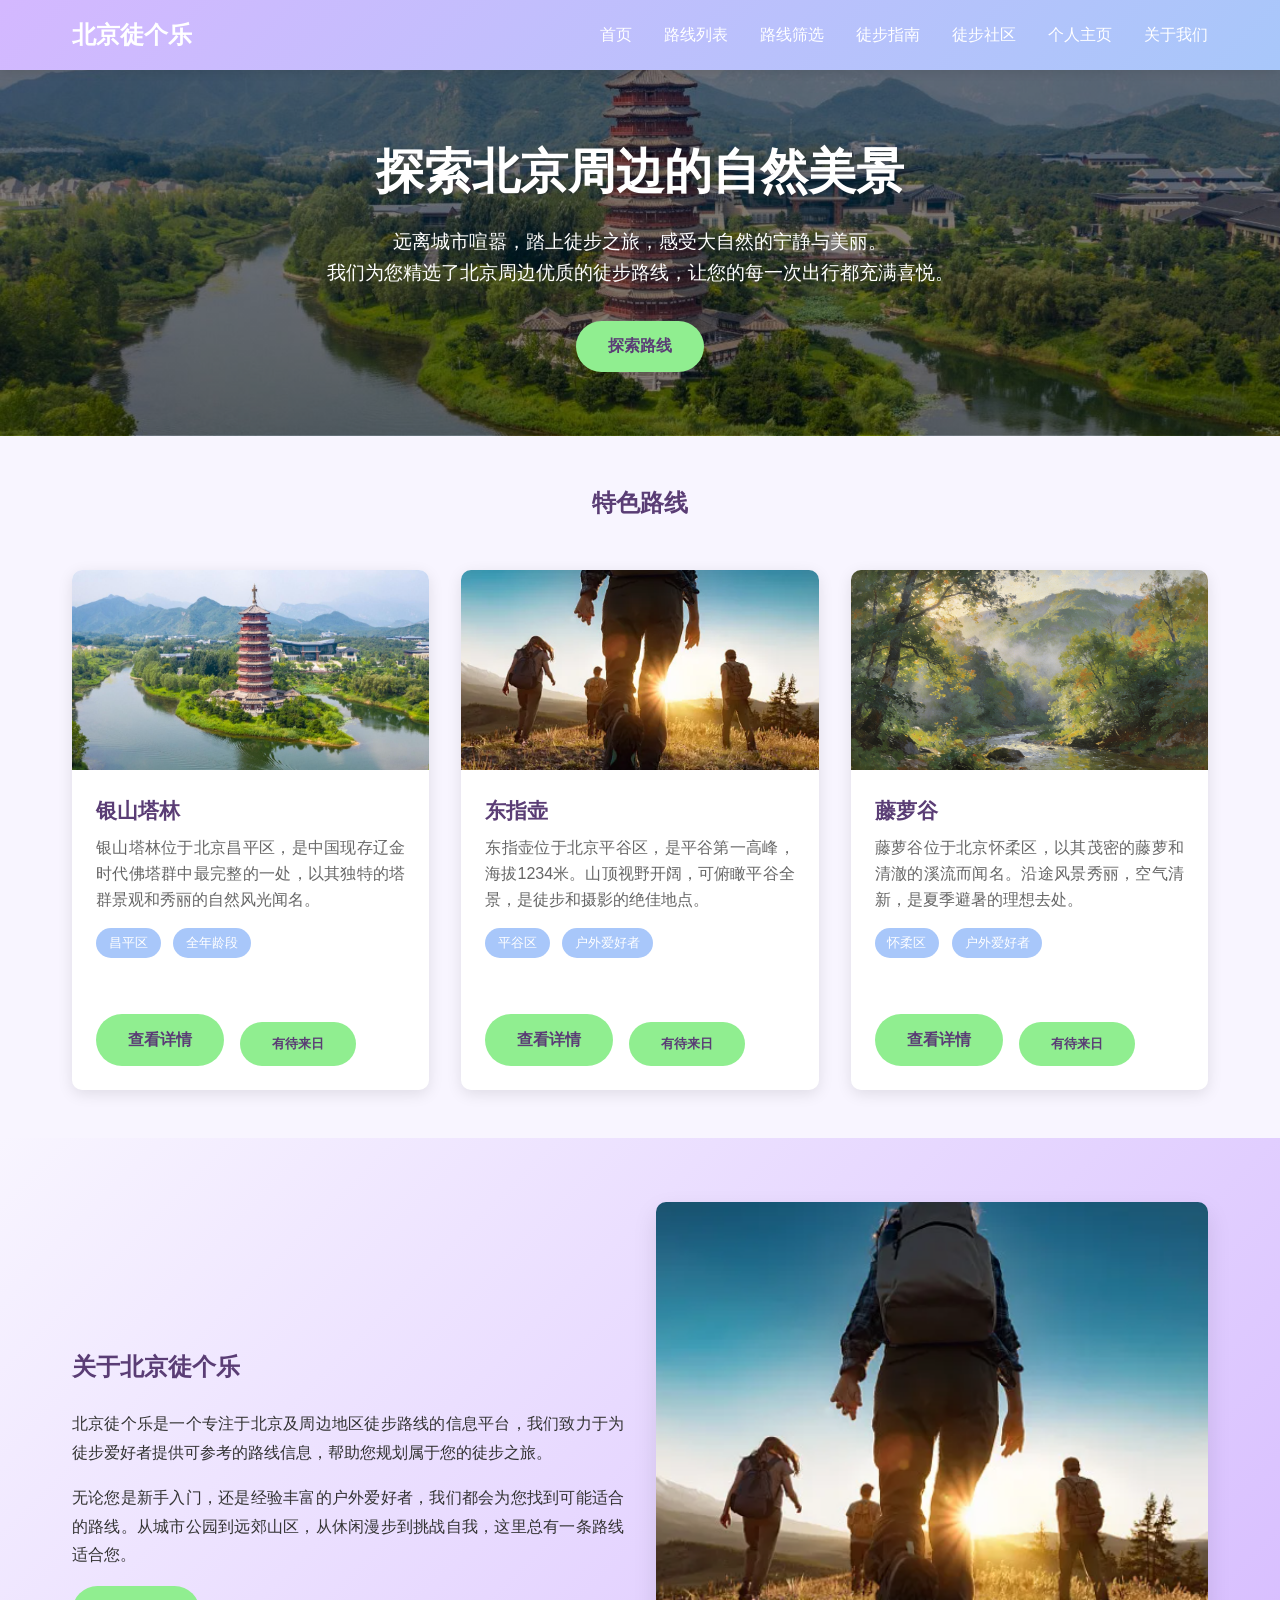
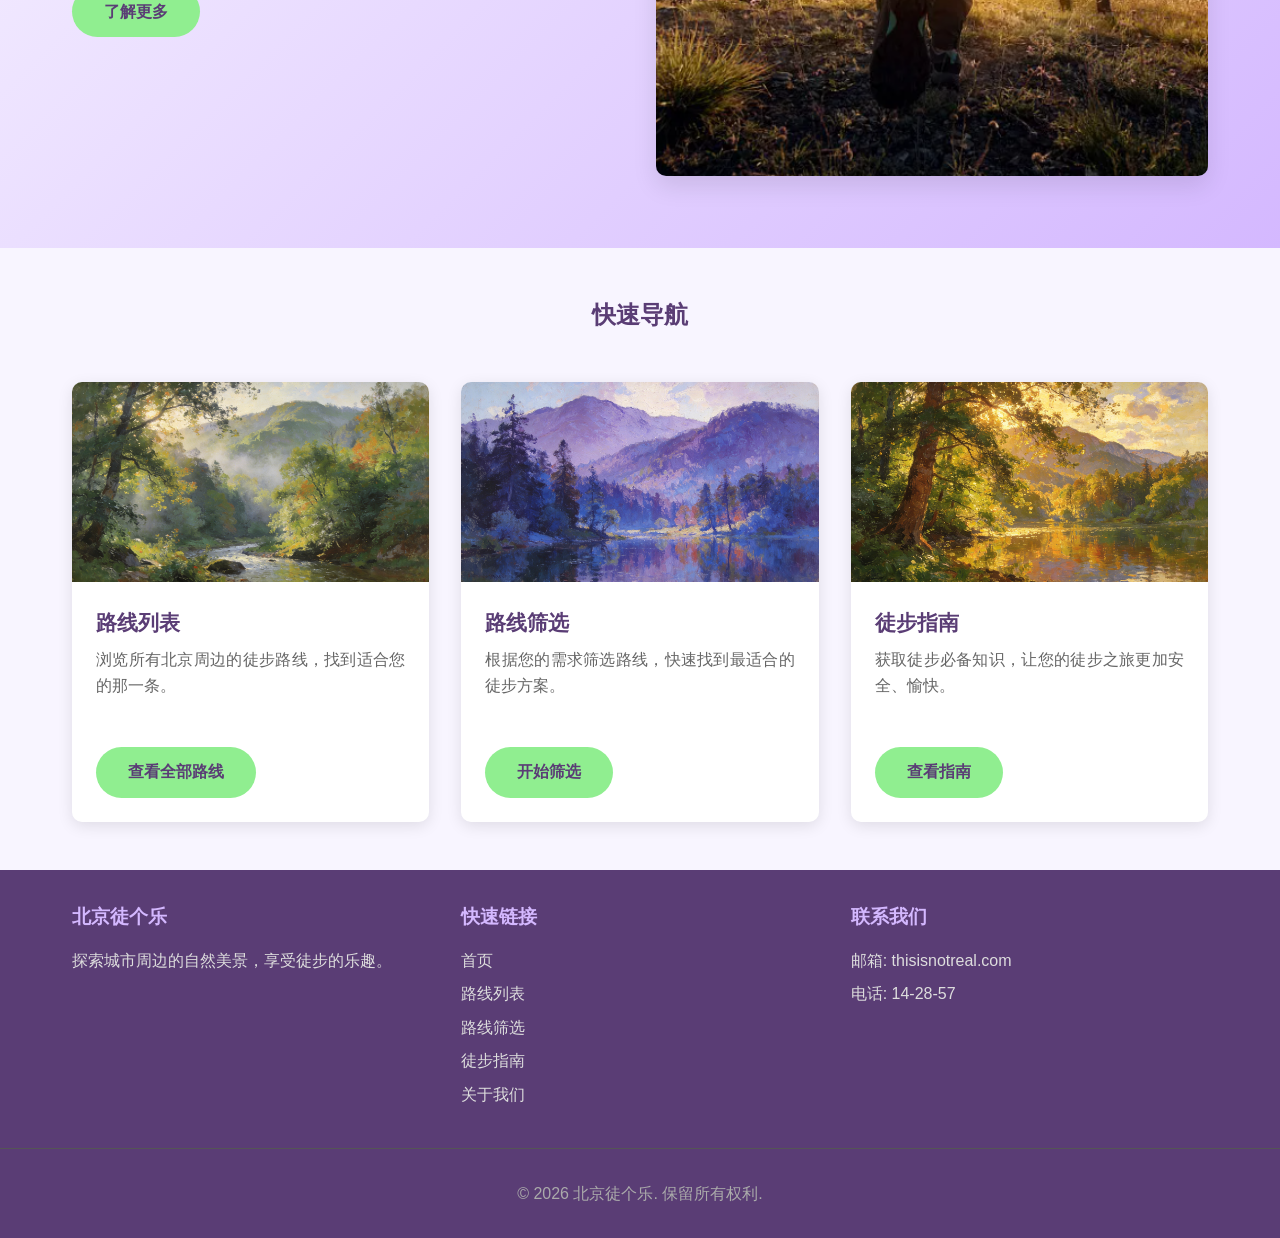
==== commit bac5b959: "优化路线分类、季节指南、注销账号" ====
--- a/index.html
+++ b/index.html
@@ -35,9 +35,55 @@
     <section class="container">
         <h2 style="text-align: center; margin: 3rem 0; color: var(--dark-color);">特色路线</h2>
         <div class="grid" id="featured-routes">
-            <!-- 路线卡片将通过JavaScript动态生成 -->
-            <div class="loading">
-                <div class="loading-spinner"></div>
+            <!-- 银山塔林 -->
+            <div class="card fade-in">
+                <div class="card-img" style="background-image: url('pic.png');" onerror="this.style.backgroundImage='url(\'pic.png\')'" id="featured-img-银山塔林"></div>
+                <div class="card-content">
+                    <h3 class="card-title">银山塔林</h3>
+                    <p class="card-text">银山塔林位于北京昌平区，是中国现存辽金时代佛塔群中最完整的一处，以其独特的塔群景观和秀丽的自然风光闻名。</p>
+                    <div style="margin-bottom: 1rem;">
+                        <span class="tag">昌平区</span>
+                        <span class="tag">全年龄段</span>
+                    </div>
+                    <div style="display: flex; gap: 1rem; margin-top: auto;">
+                        <a href="route-detail.html?name=银山塔林" class="btn">查看详情</a>
+                        <button class="btn" id="featured-btn-银山塔林" onclick="toggleRouteMark('银山塔林')">有待来日</button>
+                    </div>
+                </div>
+            </div>
+            
+            <!-- 东指壶 -->
+            <div class="card fade-in">
+                <div class="card-img" style="background-image: url('pic2.png');" onerror="this.style.backgroundImage='url(\'pic.png\')'" id="featured-img-东指壶"></div>
+                <div class="card-content">
+                    <h3 class="card-title">东指壶</h3>
+                    <p class="card-text">东指壶位于北京平谷区，是平谷第一高峰，海拔1234米。山顶视野开阔，可俯瞰平谷全景，是徒步和摄影的绝佳地点。</p>
+                    <div style="margin-bottom: 1rem;">
+                        <span class="tag">平谷区</span>
+                        <span class="tag">户外爱好者</span>
+                    </div>
+                    <div style="display: flex; gap: 1rem; margin-top: auto;">
+                        <a href="route-detail.html?name=东指壶" class="btn">查看详情</a>
+                        <button class="btn" id="featured-btn-东指壶" onclick="toggleRouteMark('东指壶')">有待来日</button>
+                    </div>
+                </div>
+            </div>
+            
+            <!-- 藤萝谷 -->
+            <div class="card fade-in">
+                <div class="card-img" style="background-image: url('pic3.jpg');" onerror="this.style.backgroundImage='url(\'pic.png\')'" id="featured-img-藤萝谷"></div>
+                <div class="card-content">
+                    <h3 class="card-title">藤萝谷</h3>
+                    <p class="card-text">藤萝谷位于北京怀柔区，以其茂密的藤萝和清澈的溪流而闻名。沿途风景秀丽，空气清新，是夏季避暑的理想去处。</p>
+                    <div style="margin-bottom: 1rem;">
+                        <span class="tag">怀柔区</span>
+                        <span class="tag">户外爱好者</span>
+                    </div>
+                    <div style="display: flex; gap: 1rem; margin-top: auto;">
+                        <a href="route-detail.html?name=藤萝谷" class="btn">查看详情</a>
+                        <button class="btn" id="featured-btn-藤萝谷" onclick="toggleRouteMark('藤萝谷')">有待来日</button>
+                    </div>
+                </div>
             </div>
         </div>
     </section>
--- a/css/main.css
+++ b/css/main.css
@@ -684,9 +684,7 @@
 
 /* 社区页面样式 */
 .community-layout {
-    display: grid;
-    grid-template-columns: 1fr 2fr;
-    gap: 2rem;
+    display: block;
     margin-top: 2rem;
 }
 
@@ -695,9 +693,18 @@
     padding: 2rem;
     border-radius: 10px;
     box-shadow: 0 2px 10px rgba(0,0,0,0.1);
-    position: sticky;
-    top: 2rem;
-    height: fit-content;
+    max-width: 100%;
+}
+
+.giscus-container {
+    width: 100%;
+    margin-top: 1rem;
+    min-height: 400px;
+}
+
+.giscus-container iframe {
+    width: 100%;
+    min-height: 400px;
 }
 
 .post-form .form-group {
@@ -946,18 +953,12 @@
 
 /* 响应式设计 */
 @media (max-width: 768px) {
-    .community-layout {
-        grid-template-columns: 1fr;
-    }
-    
     .create-post-section {
-        position: static;
-    }
-    
-    .posts-header {
-        flex-direction: column;
-        gap: 1rem;
-        align-items: flex-start;
+        padding: 1.5rem;
+    }
+    
+    .giscus-container {
+        margin-top: 0.5rem;
     }
 }
 
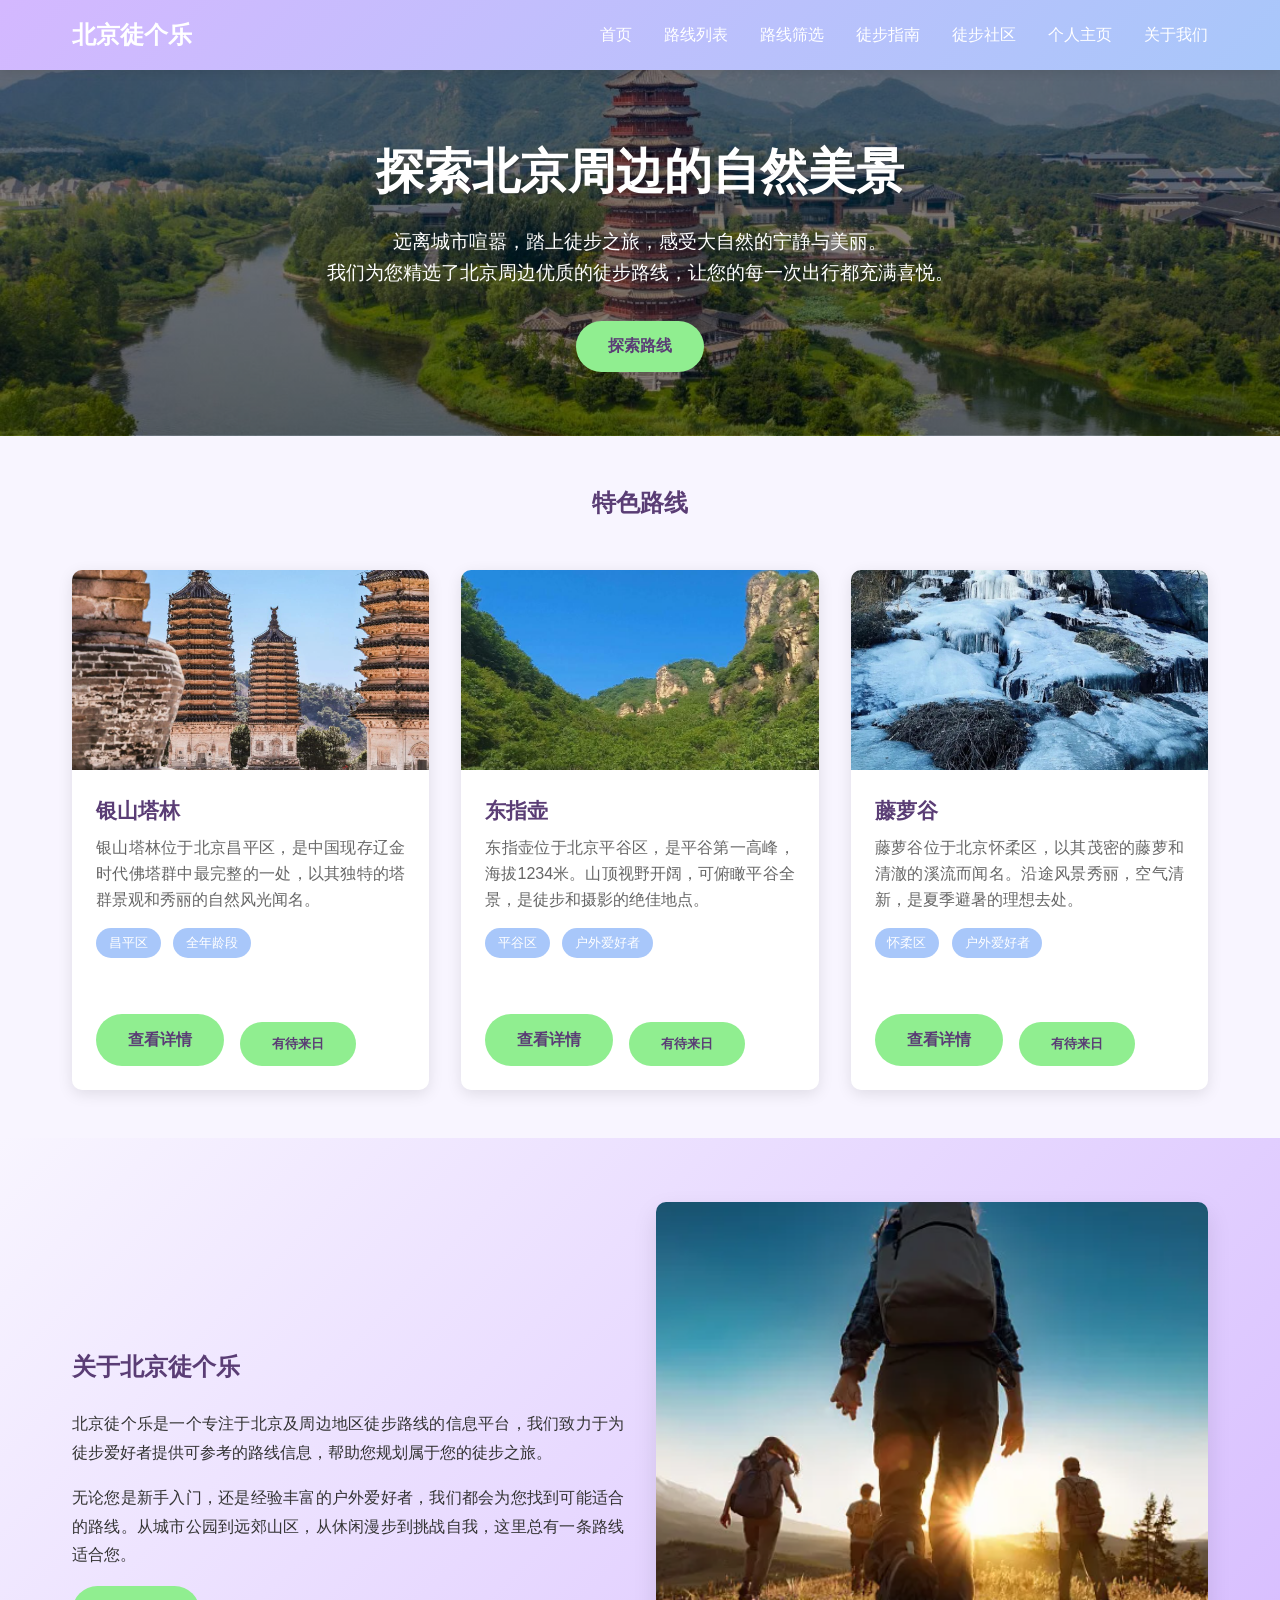
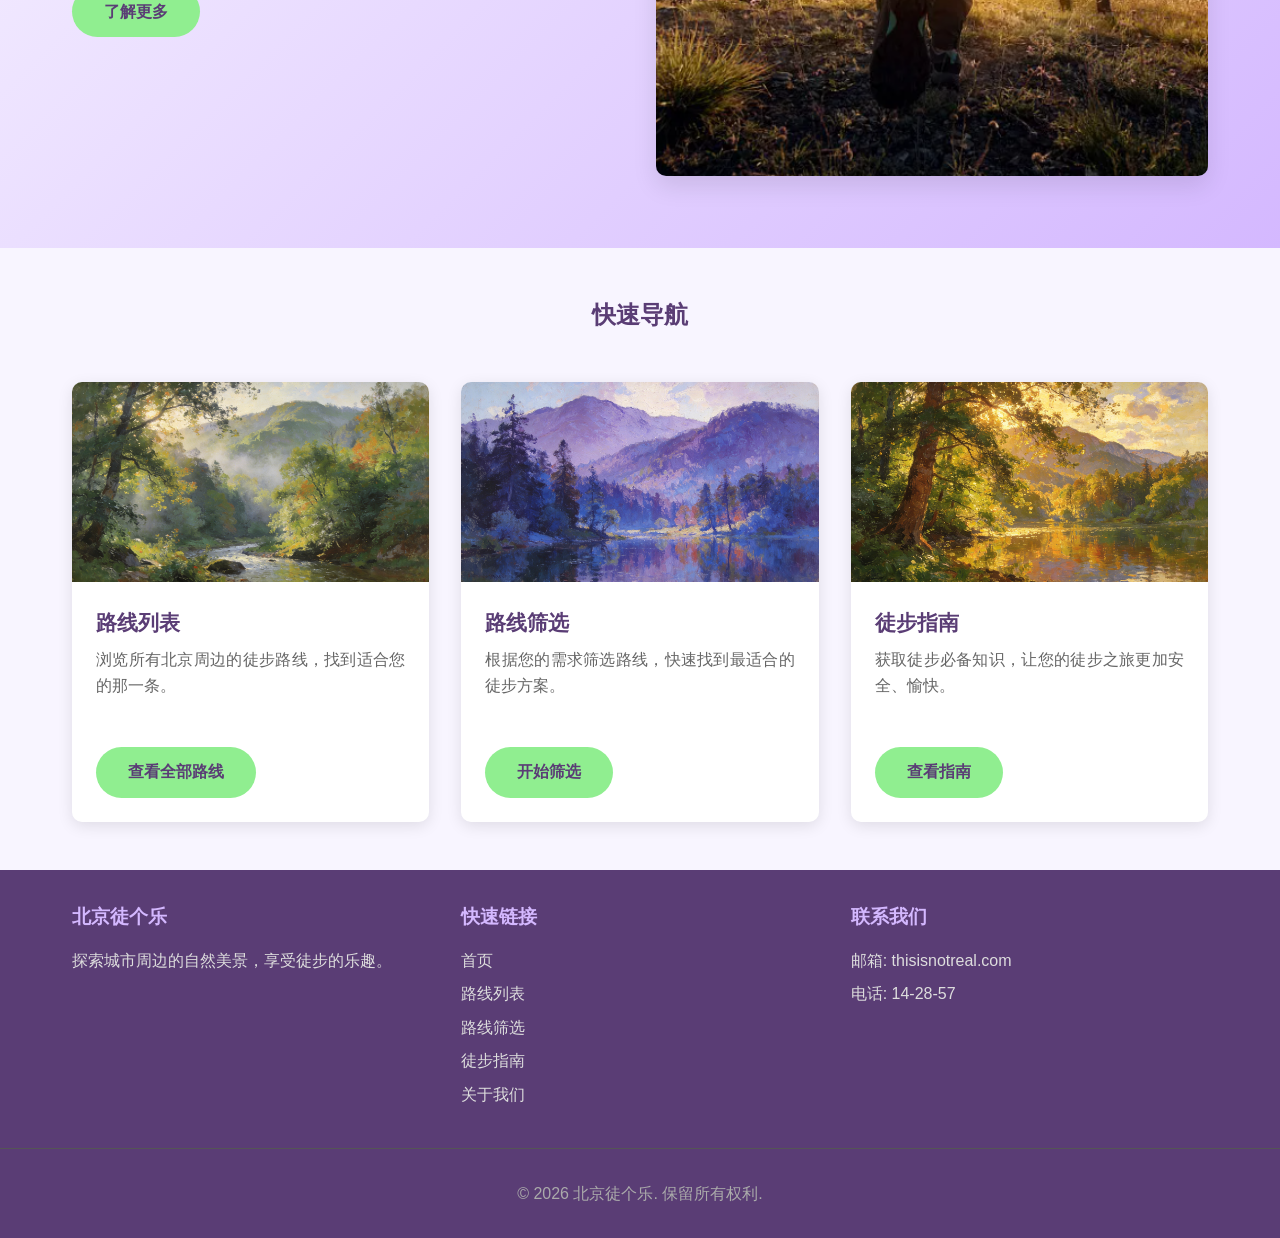
==== commit f208c236: "真的优化了特色路线图片" ====
--- a/index.html
+++ b/index.html
@@ -37,7 +37,7 @@
         <div class="grid" id="featured-routes">
             <!-- 银山塔林 -->
             <div class="card fade-in">
-                <div class="card-img" style="background-image: url('pic.png');" onerror="this.style.backgroundImage='url(\'pic.png\')'" id="featured-img-银山塔林"></div>
+                <div class="card-img" style="background-image: url('银山塔林.jpg');" onerror="this.style.backgroundImage='url(\'银山塔林.jpg\')'" id="featured-img-银山塔林"></div>
                 <div class="card-content">
                     <h3 class="card-title">银山塔林</h3>
                     <p class="card-text">银山塔林位于北京昌平区，是中国现存辽金时代佛塔群中最完整的一处，以其独特的塔群景观和秀丽的自然风光闻名。</p>
@@ -54,7 +54,7 @@
             
             <!-- 东指壶 -->
             <div class="card fade-in">
-                <div class="card-img" style="background-image: url('pic2.png');" onerror="this.style.backgroundImage='url(\'pic.png\')'" id="featured-img-东指壶"></div>
+                <div class="card-img" style="background-image: url('东指壶.jpg');" onerror="this.style.backgroundImage='url(\'东指壶.jpg\')'" id="featured-img-东指壶"></div>
                 <div class="card-content">
                     <h3 class="card-title">东指壶</h3>
                     <p class="card-text">东指壶位于北京平谷区，是平谷第一高峰，海拔1234米。山顶视野开阔，可俯瞰平谷全景，是徒步和摄影的绝佳地点。</p>
@@ -71,7 +71,7 @@
             
             <!-- 藤萝谷 -->
             <div class="card fade-in">
-                <div class="card-img" style="background-image: url('pic3.jpg');" onerror="this.style.backgroundImage='url(\'pic.png\')'" id="featured-img-藤萝谷"></div>
+                <div class="card-img" style="background-image: url('藤萝谷.png');" onerror="this.style.backgroundImage='url(\'藤萝谷.png\')'" id="featured-img-藤萝谷"></div>
                 <div class="card-content">
                     <h3 class="card-title">藤萝谷</h3>
                     <p class="card-text">藤萝谷位于北京怀柔区，以其茂密的藤萝和清澈的溪流而闻名。沿途风景秀丽，空气清新，是夏季避暑的理想去处。</p>
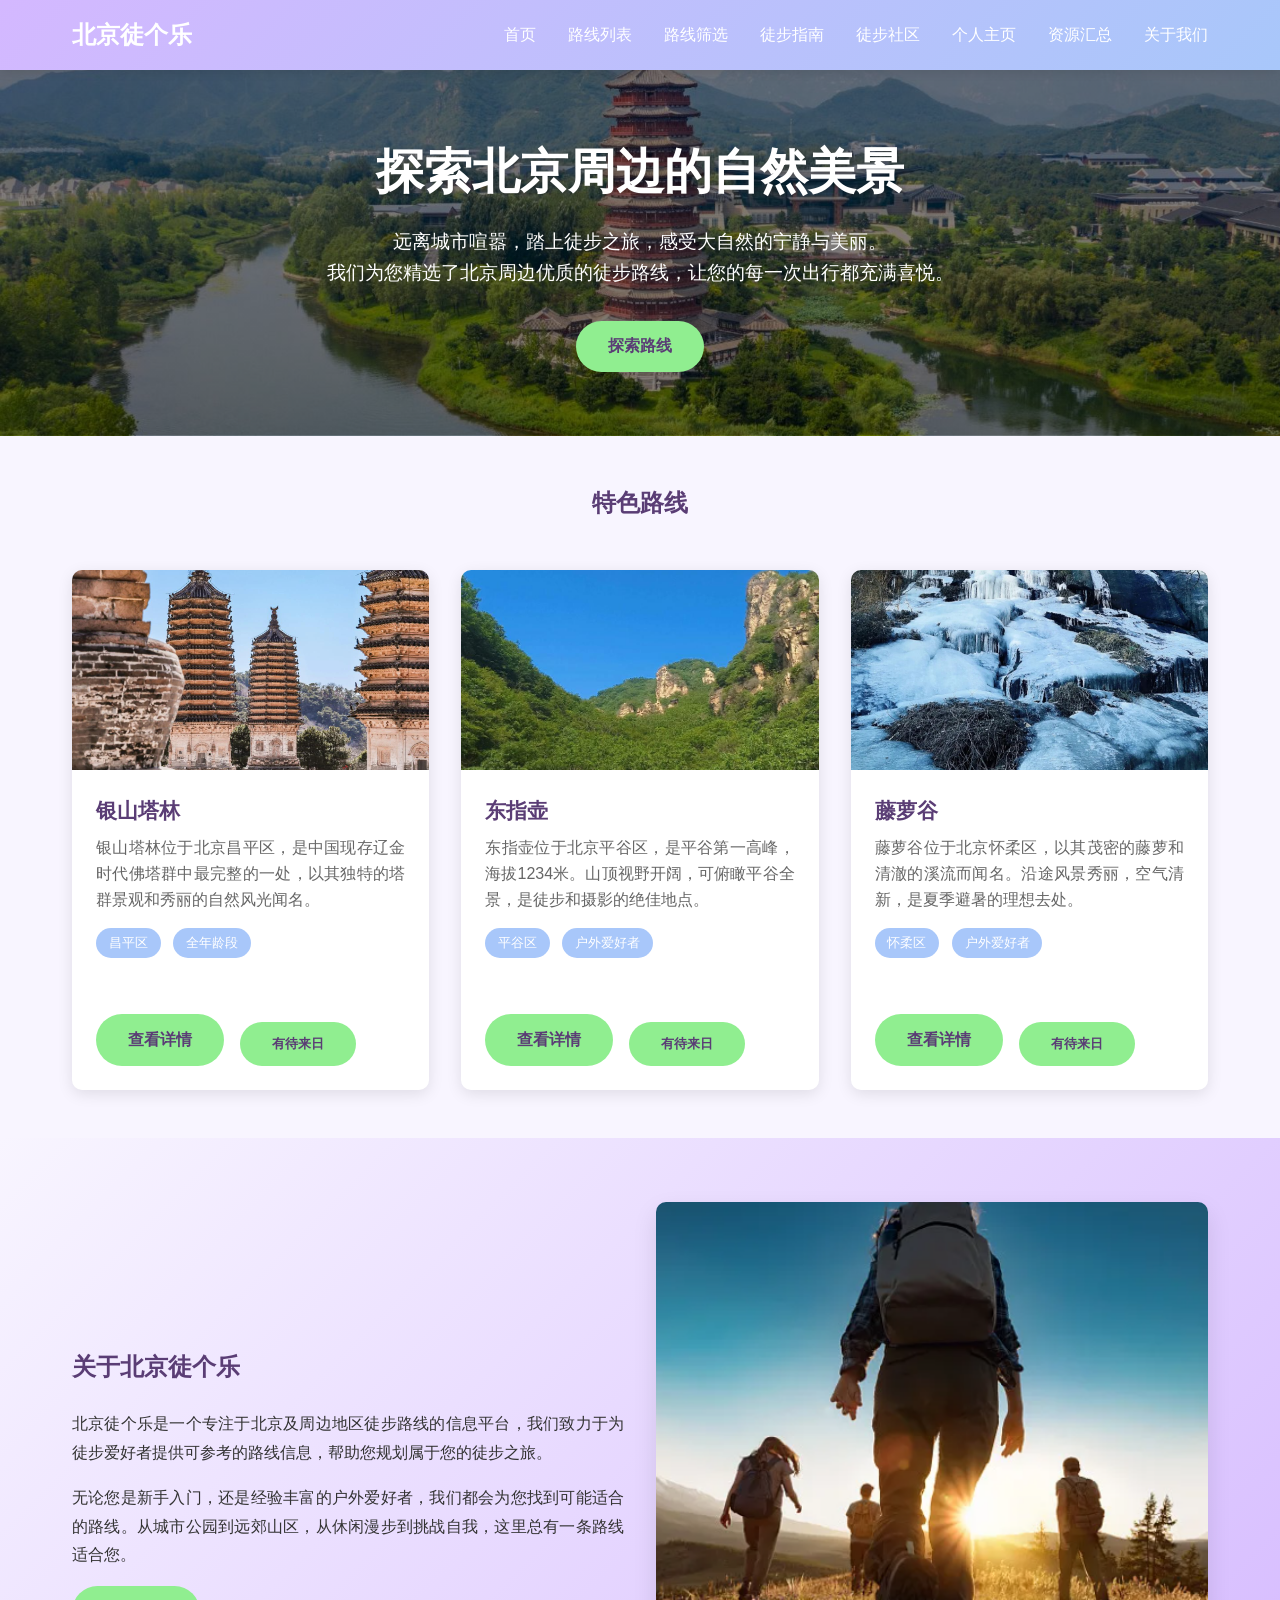
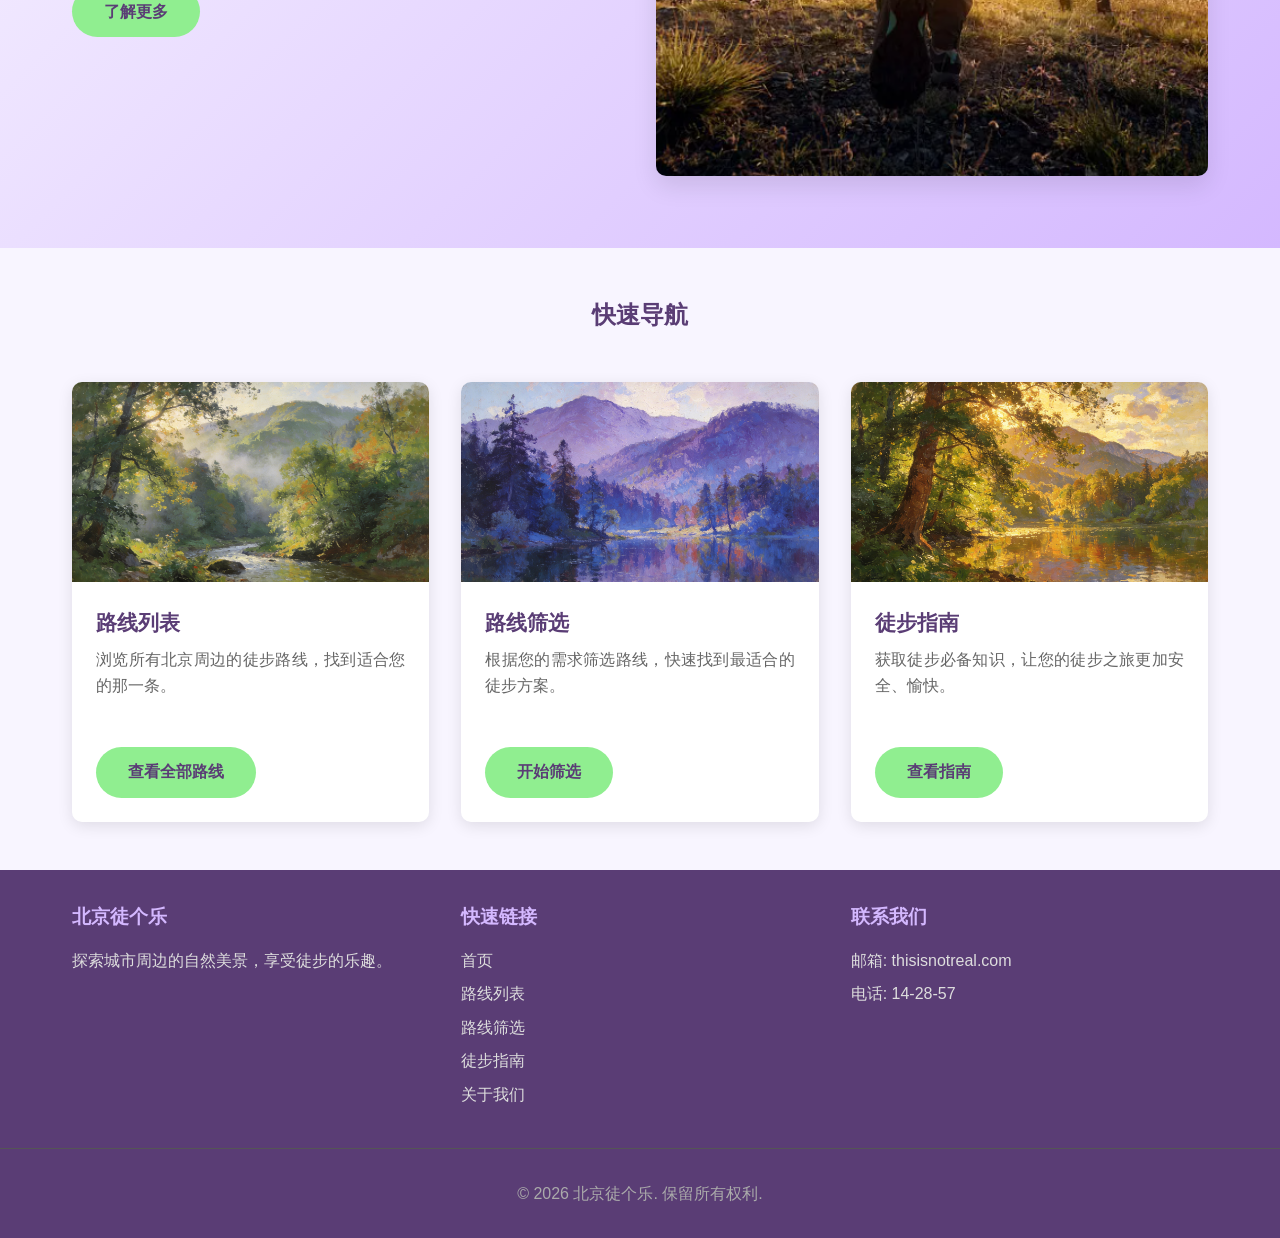
==== commit 915adf3a: "根据老师反馈增加了资源汇总、保护指南，此外进一步丰富路线详情页面" ====
--- a/index.html
+++ b/index.html
@@ -19,6 +19,7 @@
                 <li><a href="guide.html">徒步指南</a></li>
                 <li><a href="community.html">徒步社区</a></li>
                 <li><a href="profile.html">个人主页</a></li>
+                <li><a href="resources.html">资源汇总</a></li>
                 <li><a href="about.html">关于我们</a></li>
             </ul>
         </nav>
